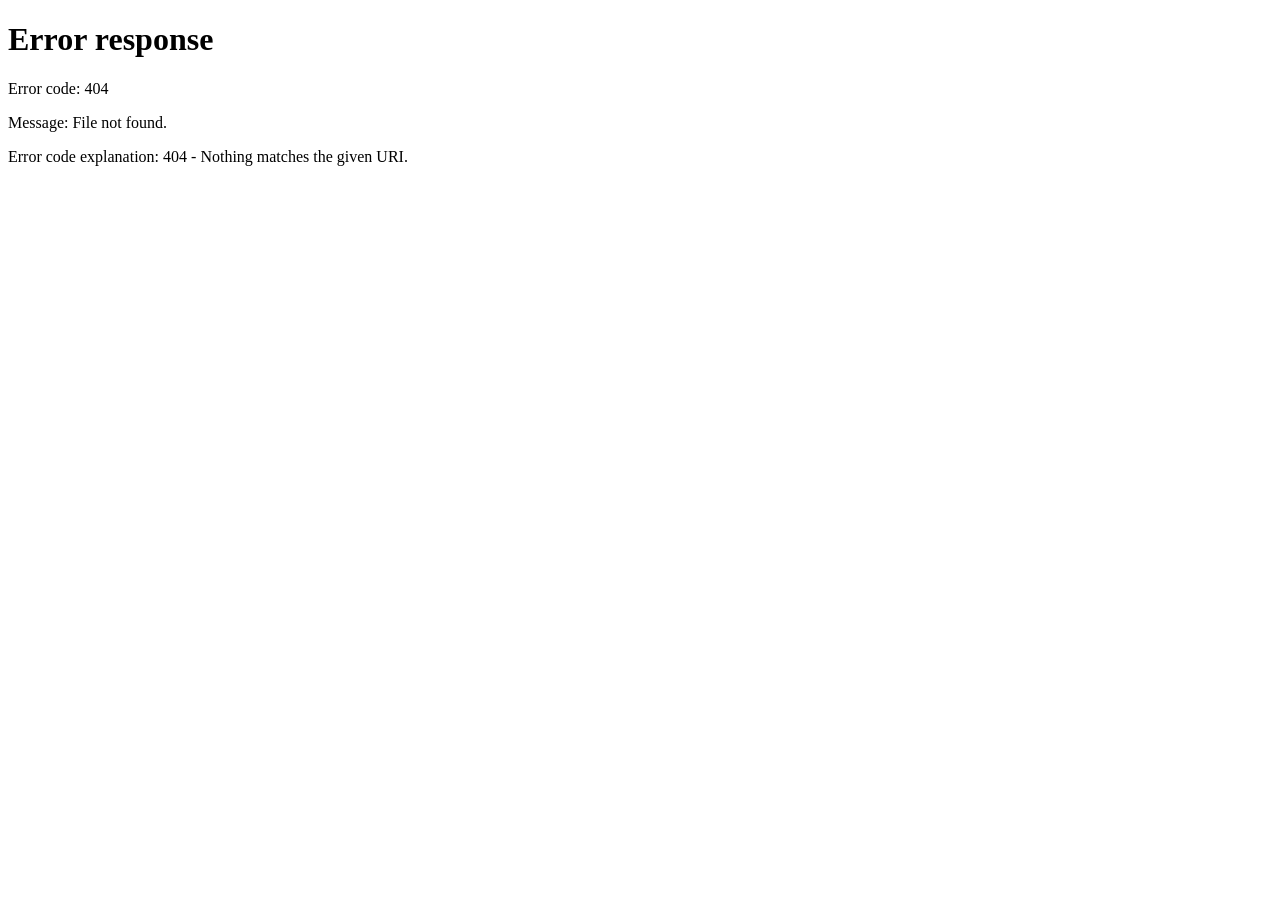
==== docs/index.html @ 06aa6eb1 "[kalavai] add docs/ for Cloudflare Pages deployment docs/index.html         → redirects to /kalavai/" ====
<!DOCTYPE html>
<html lang="en">
<head>
  <meta charset="utf-8">
  <meta http-equiv="refresh" content="0; url=/kalavai/">
  <title>Murai Labs</title>
</head>
<body>
  <p>Redirecting to <a href="/kalavai/">KALAVAI</a>…</p>
</body>
</html>
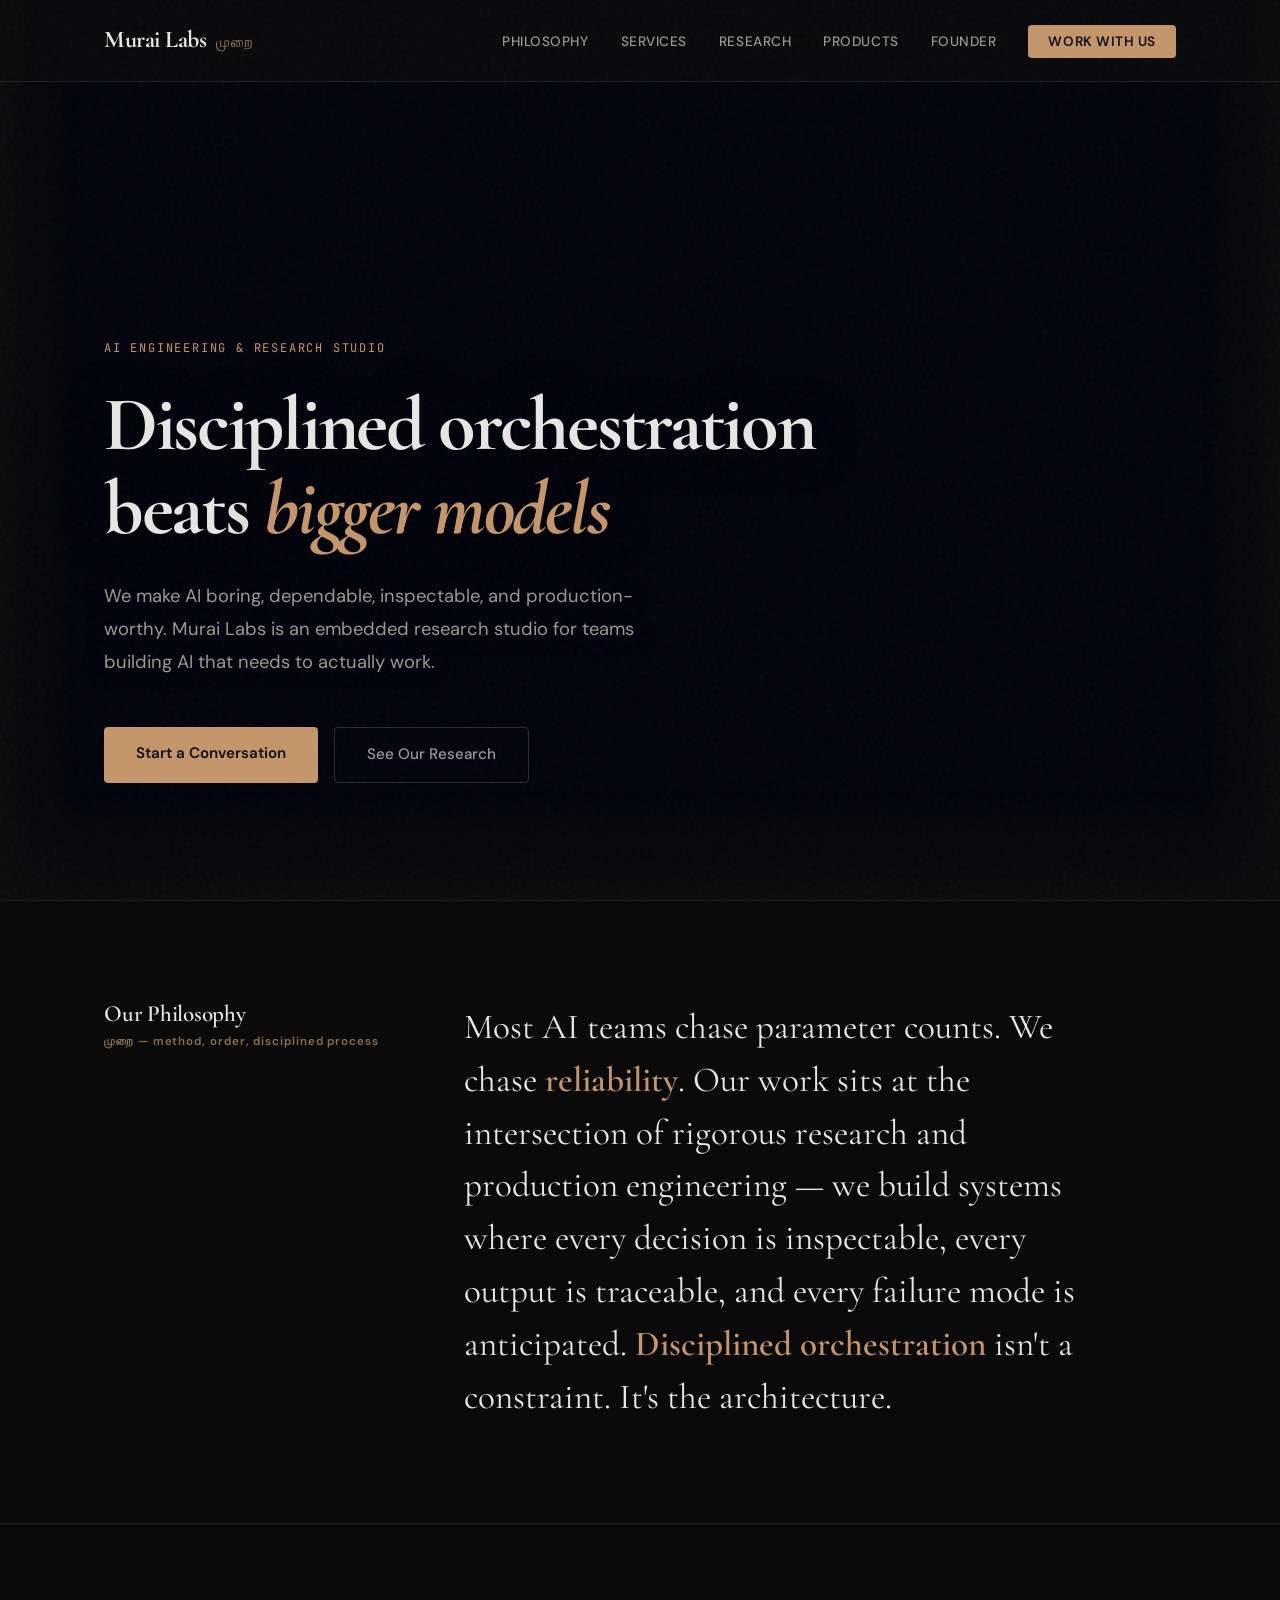
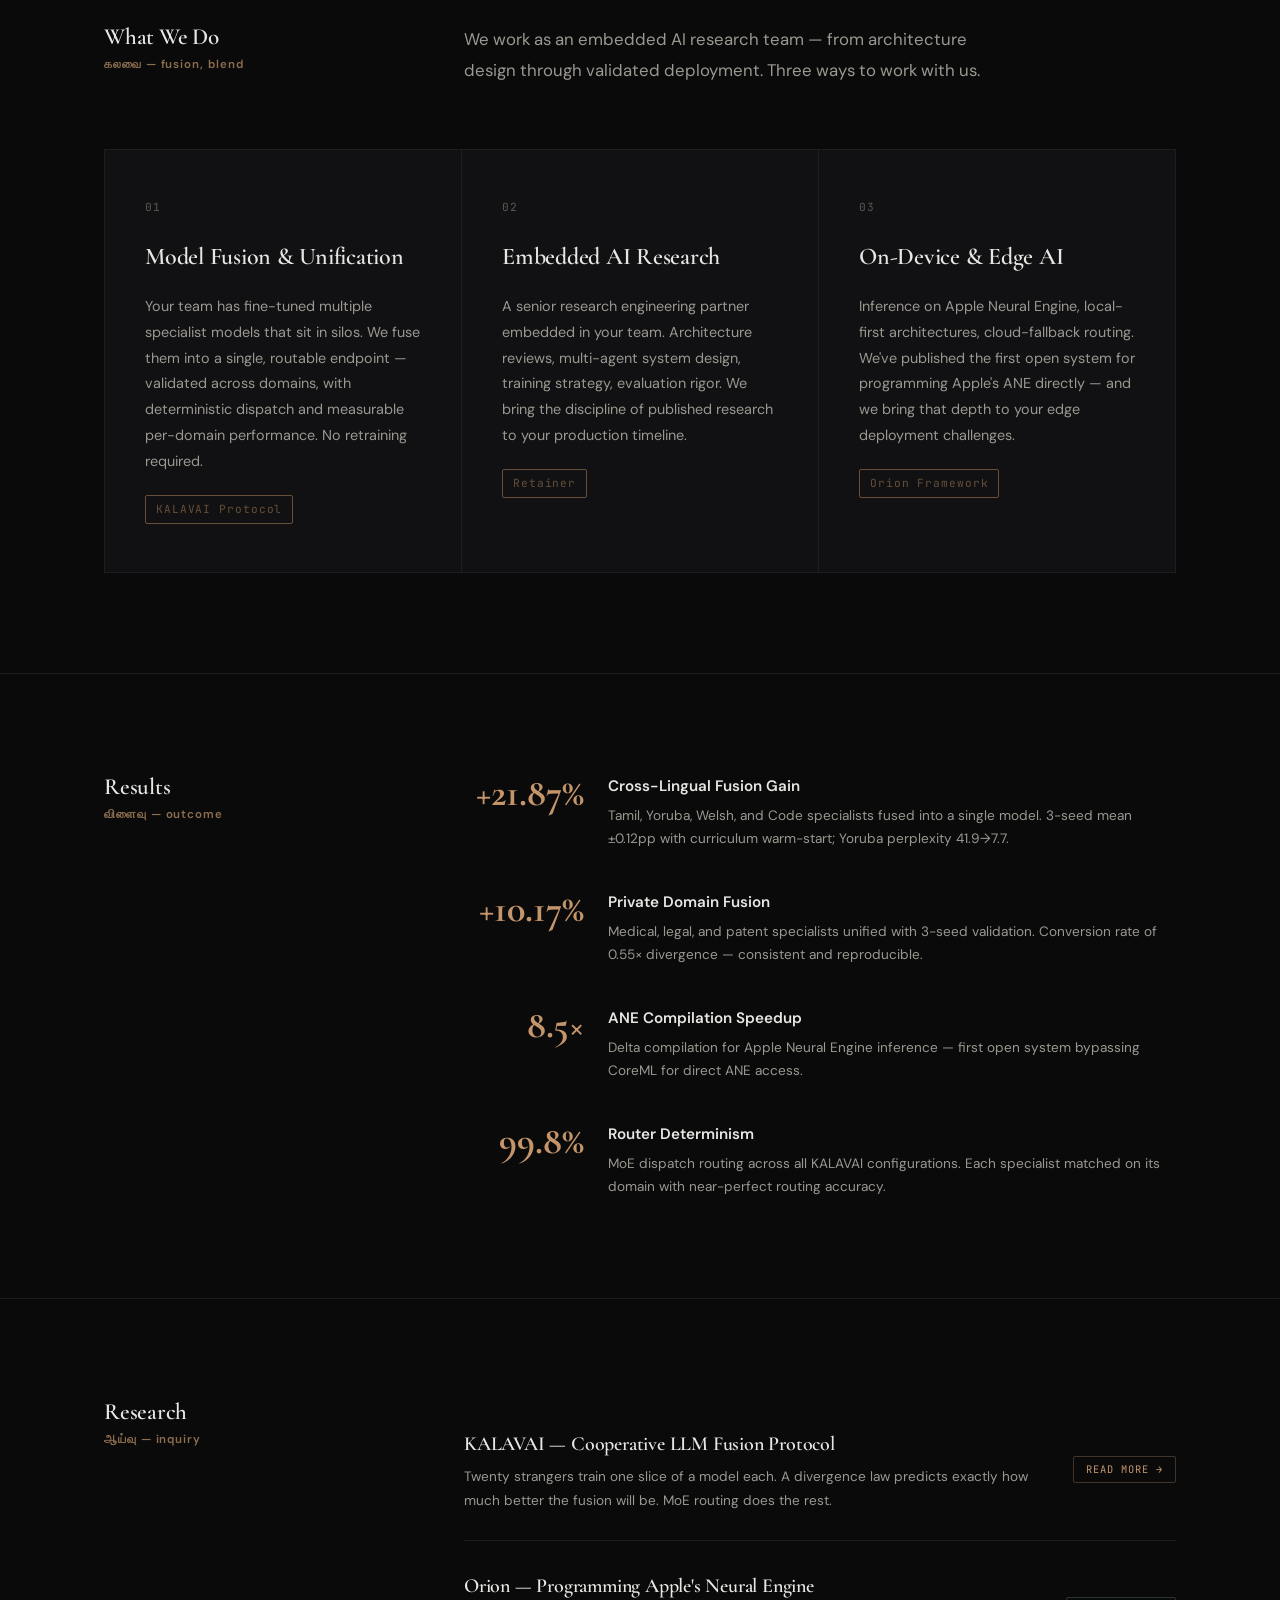
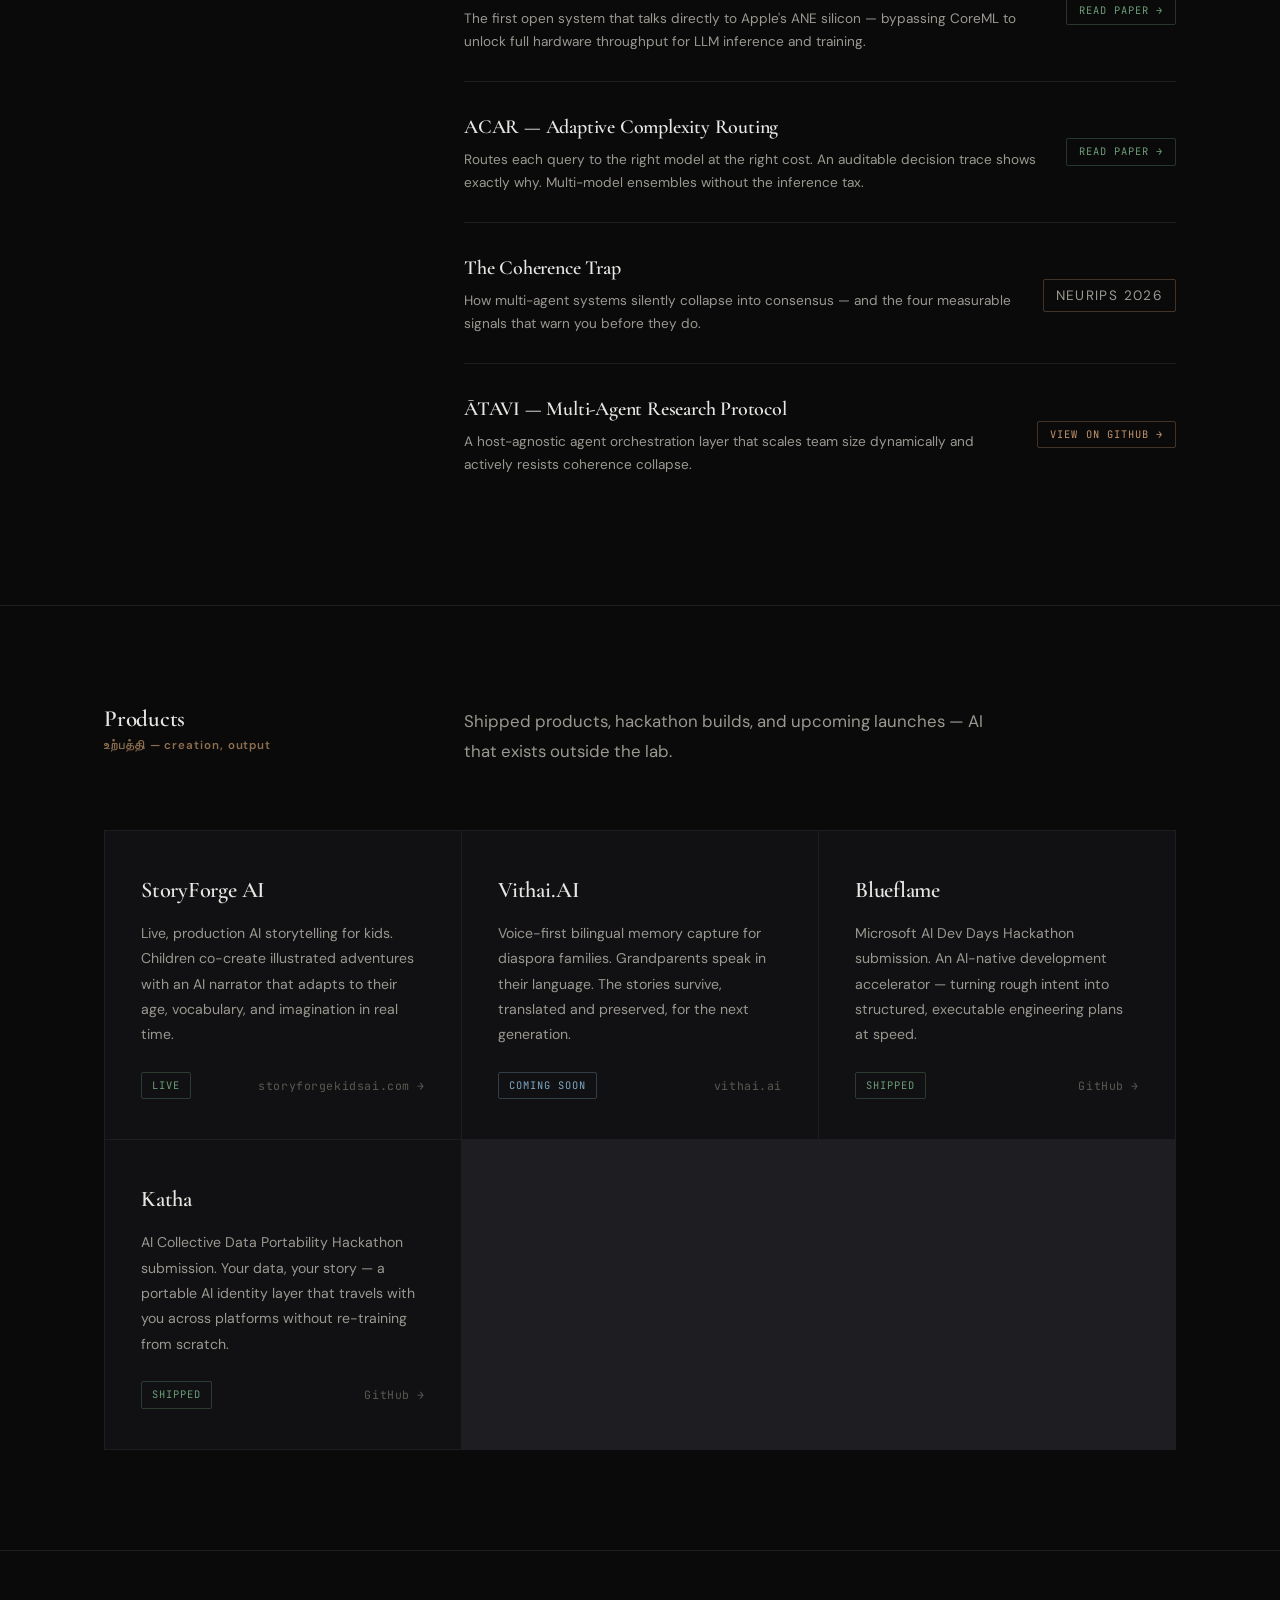
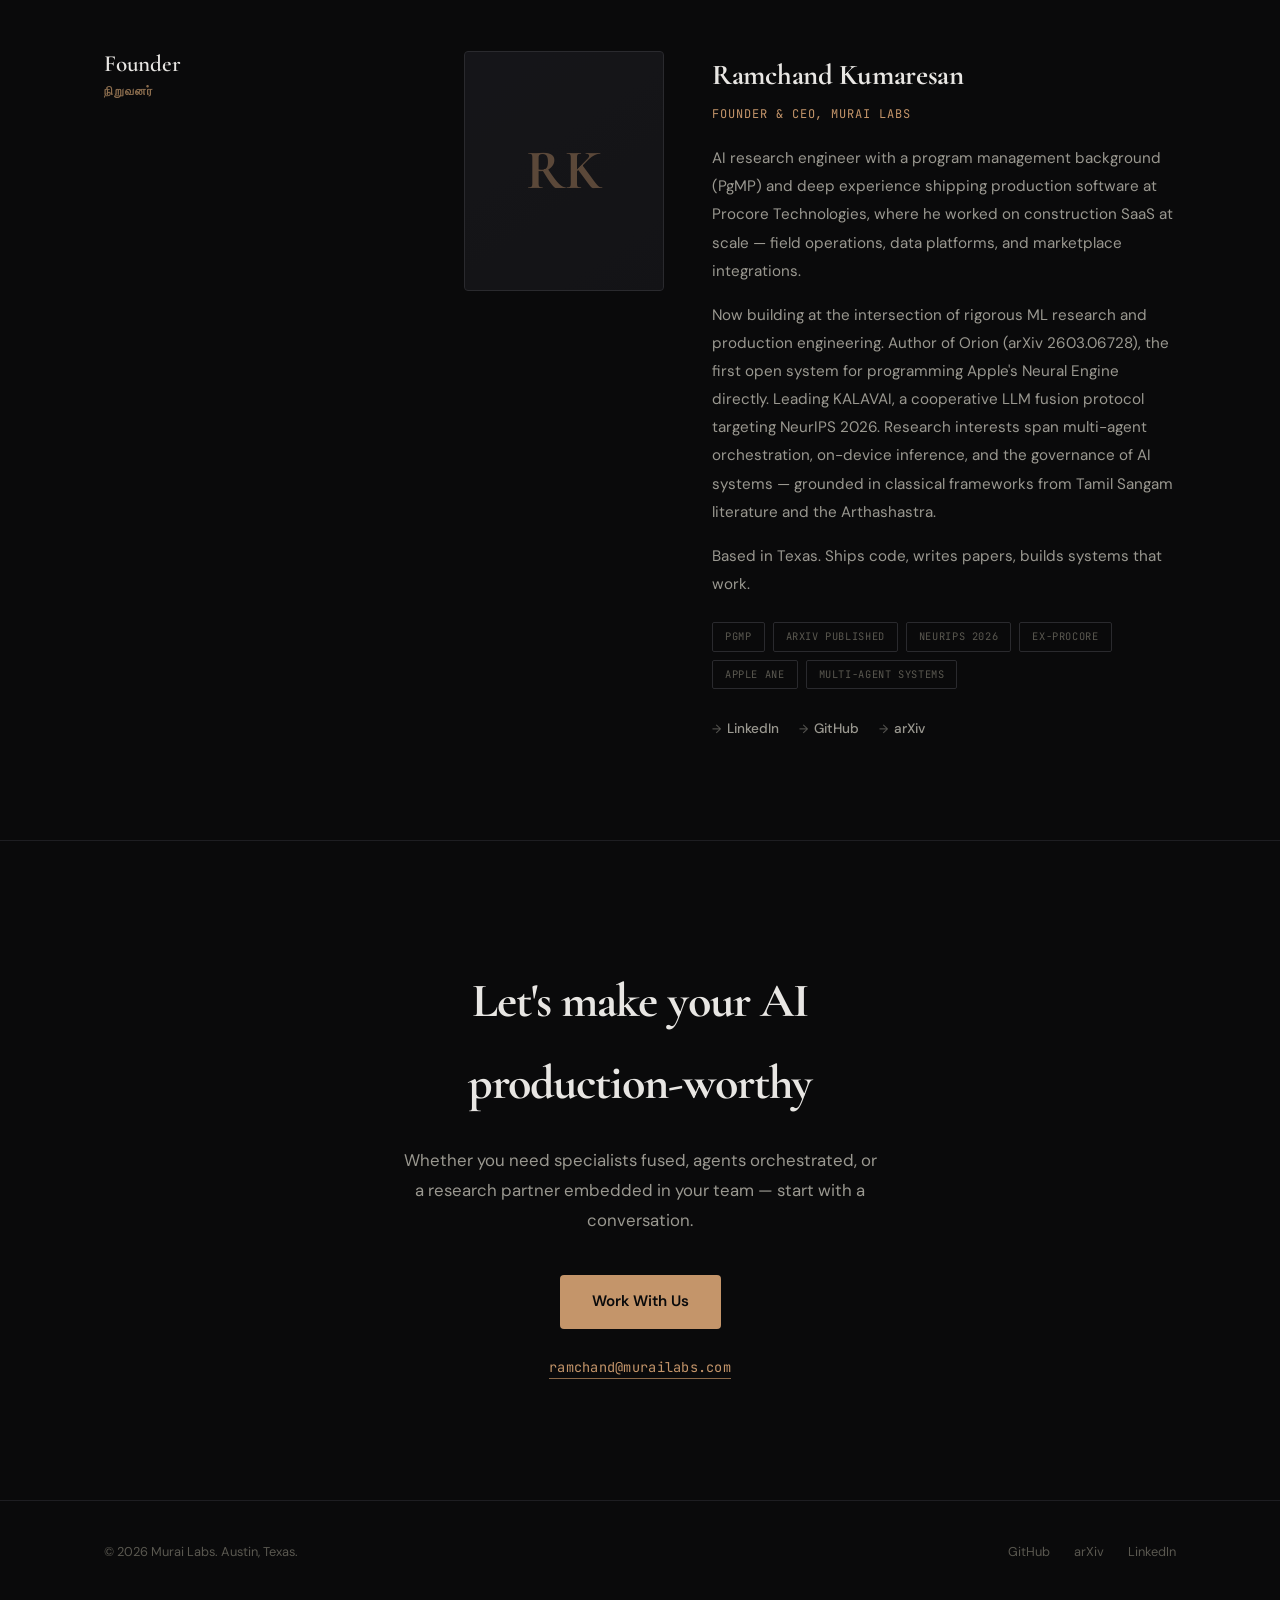
==== commit 8c3d2f8c: "website: update to FE-03 results and curriculum cross-lingual numbers - Hero stat: +21.76% → +21.87%" ====
--- a/docs/index.html
+++ b/docs/index.html
@@ -1,11 +1,1122 @@
 <!DOCTYPE html>
 <html lang="en">
 <head>
-  <meta charset="utf-8">
-  <meta http-equiv="refresh" content="0; url=/kalavai/">
-  <title>Murai Labs</title>
+<meta charset="UTF-8">
+<meta name="viewport" content="width=device-width, initial-scale=1.0">
+<title>Murai Labs — Disciplined AI Engineering</title>
+<link href="https://fonts.googleapis.com/css2?family=Cormorant+Garamond:ital,wght@0,400;0,600;0,700;1,400&family=JetBrains+Mono:wght@400;500&family=DM+Sans:wght@400;500;600&display=swap" rel="stylesheet">
+<style>
+  :root {
+    --bg-primary: #0a0a0b;
+    --bg-secondary: #111113;
+    --bg-card: #16161a;
+    --bg-card-hover: #1c1c21;
+    --text-primary: #e8e6e3;
+    --text-secondary: #9a9890;
+    --text-dim: #5a5850;
+    --accent: #c4956a;
+    --accent-dim: #8a6848;
+    --accent-glow: rgba(196, 149, 106, 0.08);
+    --border: #2a2a2e;
+    --border-light: #1e1e22;
+    --tamil-gold: #d4a574;
+    --success: #6b9e78;
+  }
+
+  * { margin: 0; padding: 0; box-sizing: border-box; }
+
+  body {
+    background: var(--bg-primary);
+    color: var(--text-primary);
+    font-family: 'DM Sans', sans-serif;
+    line-height: 1.7;
+    overflow-x: hidden;
+    -webkit-font-smoothing: antialiased;
+  }
+
+  body::before {
+    content: '';
+    position: fixed;
+    inset: 0;
+    background-image: url("data:image/svg+xml,%3Csvg viewBox='0 0 256 256' xmlns='http://www.w3.org/2000/svg'%3E%3Cfilter id='n'%3E%3CfeTurbulence type='fractalNoise' baseFrequency='0.9' numOctaves='4' stitchTiles='stitch'/%3E%3C/filter%3E%3Crect width='100%25' height='100%25' filter='url(%23n)' opacity='0.04'/%3E%3C/svg%3E");
+    pointer-events: none;
+    z-index: 9999;
+  }
+
+  .container { max-width: 1200px; margin: 0 auto; padding: 0 clamp(24px, 5vw, 80px); }
+
+  /* NAV */
+  nav {
+    position: fixed; top: 0; left: 0; right: 0; z-index: 100;
+    padding: 20px 0;
+    background: rgba(10, 10, 11, 0.85);
+    backdrop-filter: blur(20px);
+    border-bottom: 1px solid var(--border-light);
+  }
+  nav .container { display: flex; justify-content: space-between; align-items: center; }
+  .logo { display: flex; align-items: baseline; gap: 10px; text-decoration: none; }
+  .logo-mark { font-family: 'Cormorant Garamond', serif; font-size: 1.5rem; font-weight: 700; color: var(--text-primary); letter-spacing: -0.02em; }
+  .logo-tamil { font-size: 0.95rem; color: var(--accent); opacity: 0.8; letter-spacing: 0.05em; }
+  .nav-links { display: flex; gap: 32px; align-items: center; list-style: none; }
+  .nav-links a { color: var(--text-secondary); text-decoration: none; font-size: 0.85rem; font-weight: 500; letter-spacing: 0.04em; text-transform: uppercase; transition: color 0.3s; }
+  .nav-links a:hover { color: var(--text-primary); }
+  .nav-cta { background: var(--accent) !important; color: var(--bg-primary) !important; padding: 8px 20px; border-radius: 4px; font-weight: 600 !important; transition: opacity 0.3s !important; }
+  .nav-cta:hover { opacity: 0.9; }
+
+  /* HERO */
+  .hero { position: relative; height: 100vh; min-height: 680px; overflow: hidden; padding: 0; }
+  /* Text overlay — sits over the canvas in the lower-centre portion */
+  .hero > .container {
+    position: absolute;
+    bottom: 13%;
+    left: 50%;
+    transform: translateX(-50%);
+    z-index: 10;
+    width: 100%;
+  }
+  .hero-eyebrow { font-family: 'JetBrains Mono', monospace; font-size: 0.75rem; color: var(--accent); letter-spacing: 0.15em; text-transform: uppercase; margin-bottom: 24px; opacity: 0; animation: fadeUp 0.8s ease forwards 0.2s; }
+  .hero h1 { font-family: 'Cormorant Garamond', serif; font-size: clamp(2.8rem, 6vw, 5.2rem); font-weight: 700; line-height: 1.1; letter-spacing: -0.03em; max-width: 800px; opacity: 0; animation: fadeUp 0.8s ease forwards 0.4s; text-shadow: 0 2px 40px rgba(0,0,0,0.8); }
+  .hero h1 em { font-style: italic; color: var(--accent); }
+  .hero-sub { font-size: 1.15rem; color: var(--text-secondary); max-width: 560px; margin-top: 28px; line-height: 1.8; opacity: 0; animation: fadeUp 0.8s ease forwards 0.6s; text-shadow: 0 1px 20px rgba(0,0,0,0.9); }
+  .hero-actions { margin-top: 48px; display: flex; gap: 16px; flex-wrap: wrap; opacity: 0; animation: fadeUp 0.8s ease forwards 0.8s; }
+  .btn-primary { background: var(--accent); color: var(--bg-primary); padding: 14px 32px; border: none; border-radius: 4px; font-family: 'DM Sans', sans-serif; font-size: 0.95rem; font-weight: 600; cursor: pointer; text-decoration: none; transition: all 0.3s; }
+  .btn-primary:hover { opacity: 0.9; transform: translateY(-1px); }
+  .btn-secondary { background: transparent; color: var(--text-secondary); padding: 14px 32px; border: 1px solid var(--border); border-radius: 4px; font-family: 'DM Sans', sans-serif; font-size: 0.95rem; font-weight: 500; cursor: pointer; text-decoration: none; transition: all 0.3s; }
+  .btn-secondary:hover { border-color: var(--text-dim); color: var(--text-primary); }
+
+  /* CANVAS — fills the entire hero section */
+  .hero-canvas-wrapper {
+    position: absolute;
+    inset: 0;
+    overflow: hidden;
+    background: #02020c;
+  }
+  #hero-canvas { display: block; width: 100%; height: 100%; }
+
+  /* Gradient mask — fades only on sides and bottom into the page */
+  .hero-canvas-wrapper::after {
+    content: '';
+    position: absolute;
+    inset: 0;
+    pointer-events: none;
+    z-index: 2;
+    background:
+      linear-gradient(to bottom, transparent 0%, transparent 88%, #0a0a0b 100%),
+      linear-gradient(to right,  #0a0a0b 0%, transparent 6%,  transparent 94%, #0a0a0b 100%);
+  }
+
+  /* PHILOSOPHY */
+  .philosophy { padding: 100px 0; border-top: 1px solid var(--border-light); }
+  .philosophy-grid { display: grid; grid-template-columns: 280px 1fr; gap: 80px; align-items: start; }
+  .section-label { font-family: 'Cormorant Garamond', serif; font-size: 1.45rem; font-weight: 600; color: var(--text-primary); letter-spacing: -0.01em; text-transform: none; position: sticky; top: 100px; line-height: 1.2; }
+  .section-label .tamil { display: block; font-family: 'DM Sans', sans-serif; font-size: 0.72rem; color: var(--tamil-gold); letter-spacing: 0.08em; text-transform: none; margin-top: 6px; opacity: 0.65; }
+  .philosophy-statement { font-family: 'Cormorant Garamond', serif; font-size: clamp(1.6rem, 3vw, 2.2rem); line-height: 1.5; color: var(--text-primary); max-width: 640px; }
+  .philosophy-statement strong { color: var(--accent); font-weight: 600; }
+
+  /* SERVICES */
+  .services { padding: 100px 0; border-top: 1px solid var(--border-light); }
+  .services-header { display: grid; grid-template-columns: 280px 1fr; gap: 80px; margin-bottom: 64px; }
+  .services-intro { color: var(--text-secondary); font-size: 1.05rem; max-width: 520px; line-height: 1.8; }
+  .services-grid { display: grid; grid-template-columns: repeat(auto-fit, minmax(320px, 1fr)); gap: 1px; background: var(--border-light); border: 1px solid var(--border-light); }
+  .service-card { background: var(--bg-secondary); padding: 48px 40px; transition: background 0.4s; position: relative; }
+  .service-card:hover { background: var(--bg-card); }
+  .service-card::before { content: ''; position: absolute; top: 0; left: 0; width: 0; height: 2px; background: var(--accent); transition: width 0.5s ease; }
+  .service-card:hover::before { width: 100%; }
+  .service-number { font-family: 'JetBrains Mono', monospace; font-size: 0.7rem; color: var(--text-dim); letter-spacing: 0.1em; margin-bottom: 20px; }
+  .service-card h3 { font-family: 'Cormorant Garamond', serif; font-size: 1.5rem; font-weight: 600; margin-bottom: 16px; letter-spacing: -0.01em; }
+  .service-card p { color: var(--text-secondary); font-size: 0.9rem; line-height: 1.8; }
+  .service-tag { display: inline-block; margin-top: 20px; font-family: 'JetBrains Mono', monospace; font-size: 0.7rem; color: var(--accent-dim); letter-spacing: 0.08em; padding: 4px 10px; border: 1px solid var(--accent-dim); border-radius: 2px; opacity: 0.7; }
+
+  /* PROOF */
+  .proof { padding: 100px 0; border-top: 1px solid var(--border-light); }
+  .proof-grid { display: grid; grid-template-columns: 280px 1fr; gap: 80px; }
+  .proof-items { display: grid; gap: 40px; }
+  .proof-item { display: grid; grid-template-columns: auto 1fr; gap: 24px; align-items: start; }
+  .proof-metric { font-family: 'Cormorant Garamond', serif; font-size: 2.4rem; font-weight: 700; color: var(--accent); line-height: 1; min-width: 120px; text-align: right; }
+  .proof-desc h4 { font-size: 0.95rem; font-weight: 600; margin-bottom: 4px; }
+  .proof-desc p { color: var(--text-secondary); font-size: 0.85rem; line-height: 1.7; }
+
+  /* RESEARCH */
+  .research { padding: 100px 0; border-top: 1px solid var(--border-light); }
+  .research-grid { display: grid; grid-template-columns: 280px 1fr; gap: 80px; }
+  .research-list { display: grid; gap: 1px; background: var(--border-light); }
+  .research-item { background: var(--bg-primary); padding: 28px 0; display: grid; grid-template-columns: 1fr auto; gap: 20px; align-items: center; transition: padding-left 0.3s; }
+  .research-item:hover { padding-left: 12px; }
+  .research-item h4 { font-family: 'Cormorant Garamond', serif; font-size: 1.25rem; font-weight: 600; letter-spacing: -0.01em; }
+  .research-item span { color: var(--text-secondary); font-size: 0.85rem; display: block; margin-top: 4px; font-family: 'DM Sans', sans-serif; }
+  .research-status { font-family: 'JetBrains Mono', monospace; font-size: 0.65rem; letter-spacing: 0.1em; text-transform: uppercase; padding: 4px 12px; border-radius: 2px; white-space: nowrap; }
+  .status-published { color: var(--success); border: 1px solid rgba(107,158,120,0.3); }
+  .status-progress  { color: var(--accent);  border: 1px solid rgba(196,149,106,0.3); }
+  .status-live      { color: #7ea8c4;        border: 1px solid rgba(126,168,196,0.3); }
+
+  /* PRODUCTS */
+  .products { padding: 100px 0; border-top: 1px solid var(--border-light); }
+  .products-header { display: grid; grid-template-columns: 280px 1fr; gap: 80px; margin-bottom: 64px; }
+  .products-intro { color: var(--text-secondary); font-size: 1.05rem; max-width: 520px; line-height: 1.8; }
+  .products-grid { display: grid; grid-template-columns: repeat(auto-fit, minmax(280px, 1fr)); gap: 1px; background: var(--border-light); border: 1px solid var(--border-light); }
+  .product-card { background: var(--bg-secondary); padding: 40px 36px; transition: background 0.4s; position: relative; display: flex; flex-direction: column; justify-content: space-between; gap: 24px; }
+  .product-card:hover { background: var(--bg-card); }
+  .product-card::before { content: ''; position: absolute; top: 0; left: 0; width: 0; height: 2px; background: var(--accent); transition: width 0.5s ease; }
+  .product-card:hover::before { width: 100%; }
+  .product-card-top { display: flex; flex-direction: column; gap: 12px; }
+  .product-card h3 { font-family: 'Cormorant Garamond', serif; font-size: 1.4rem; font-weight: 600; letter-spacing: -0.01em; }
+  .product-card p { color: var(--text-secondary); font-size: 0.88rem; line-height: 1.8; }
+  .product-card-footer { display: flex; justify-content: space-between; align-items: center; }
+  .product-tag { font-family: 'JetBrains Mono', monospace; font-size: 0.65rem; letter-spacing: 0.1em; text-transform: uppercase; padding: 4px 10px; border-radius: 2px; white-space: nowrap; }
+  .tag-live    { color: var(--success); border: 1px solid rgba(107,158,120,0.3); }
+  .tag-soon    { color: #7ea8c4;        border: 1px solid rgba(126,168,196,0.3); }
+  .tag-hackathon { color: var(--accent-dim); border: 1px solid rgba(196,149,106,0.2); }
+  .tag-shipped  { color: var(--success); border: 1px solid rgba(107,158,120,0.3); }
+  .product-link { font-family: 'JetBrains Mono', monospace; font-size: 0.72rem; color: var(--text-dim); text-decoration: none; letter-spacing: 0.05em; transition: color 0.3s; }
+  .product-link:hover { color: var(--accent); }
+
+  /* FOUNDER */
+  .founder { padding: 100px 0; border-top: 1px solid var(--border-light); }
+  .founder-grid { display: grid; grid-template-columns: 280px 1fr; gap: 80px; }
+  .founder-content { display: grid; grid-template-columns: 200px 1fr; gap: 48px; align-items: start; }
+  .founder-photo { width: 200px; height: 240px; background: var(--bg-card); border: 1px solid var(--border); border-radius: 4px; overflow: hidden; }
+  .founder-photo-placeholder { width: 100%; height: 100%; display: flex; align-items: center; justify-content: center; font-family: 'Cormorant Garamond', serif; font-size: 3.5rem; font-weight: 700; color: var(--accent); opacity: 0.4; background: linear-gradient(145deg, var(--bg-card), var(--bg-secondary)); }
+  .founder-bio h3 { font-family: 'Cormorant Garamond', serif; font-size: 1.8rem; font-weight: 700; letter-spacing: -0.01em; margin-bottom: 4px; }
+  .founder-title { font-family: 'JetBrains Mono', monospace; font-size: 0.75rem; color: var(--accent); letter-spacing: 0.08em; text-transform: uppercase; margin-bottom: 20px; }
+  .founder-bio p { color: var(--text-secondary); font-size: 0.95rem; line-height: 1.85; margin-bottom: 16px; }
+  .founder-credentials { display: flex; flex-wrap: wrap; gap: 8px; margin-top: 24px; }
+  .credential-tag { font-family: 'JetBrains Mono', monospace; font-size: 0.65rem; color: var(--text-dim); letter-spacing: 0.06em; padding: 5px 12px; border: 1px solid var(--border); border-radius: 2px; text-transform: uppercase; }
+  .founder-links { display: flex; gap: 20px; margin-top: 28px; }
+  .founder-links a { color: var(--text-secondary); text-decoration: none; font-size: 0.85rem; font-weight: 500; transition: color 0.3s; display: flex; align-items: center; gap: 6px; }
+  .founder-links a:hover { color: var(--accent); }
+  .founder-links a::before { content: '→'; font-size: 0.75rem; opacity: 0.5; }
+
+  /* CTA */
+  .cta { padding: 120px 0; border-top: 1px solid var(--border-light); text-align: center; }
+  .cta h2 { font-family: 'Cormorant Garamond', serif; font-size: clamp(2rem, 4vw, 3rem); font-weight: 700; letter-spacing: -0.02em; max-width: 600px; margin: 0 auto 20px; }
+  .cta p { color: var(--text-secondary); font-size: 1.05rem; max-width: 480px; margin: 0 auto 40px; line-height: 1.8; }
+  .cta-email { font-family: 'JetBrains Mono', monospace; font-size: 0.85rem; color: var(--accent); text-decoration: none; letter-spacing: 0.02em; border-bottom: 1px solid var(--accent-dim); padding-bottom: 2px; transition: opacity 0.3s; }
+  .cta-email:hover { opacity: 0.8; }
+
+  /* FOOTER */
+  footer { padding: 40px 0; border-top: 1px solid var(--border-light); }
+  footer .container { display: flex; justify-content: space-between; align-items: center; flex-wrap: wrap; gap: 16px; }
+  .footer-left { font-size: 0.8rem; color: var(--text-dim); }
+  .footer-links { display: flex; gap: 24px; }
+  .footer-links a { color: var(--text-dim); text-decoration: none; font-size: 0.8rem; transition: color 0.3s; }
+  .footer-links a:hover { color: var(--text-secondary); }
+
+  /* HAMBURGER */
+  .nav-hamburger {
+    display: none; flex-direction: column; justify-content: center; gap: 5px;
+    cursor: pointer; padding: 6px; background: none; border: none; z-index: 101;
+  }
+  .nav-hamburger span {
+    display: block; width: 22px; height: 2px;
+    background: var(--text-secondary); border-radius: 2px; transition: all 0.3s;
+  }
+  .nav-hamburger.open span:nth-child(1) { transform: translateY(7px) rotate(45deg); }
+  .nav-hamburger.open span:nth-child(2) { opacity: 0; }
+  .nav-hamburger.open span:nth-child(3) { transform: translateY(-7px) rotate(-45deg); }
+
+  .nav-mobile {
+    display: none; position: fixed; top: 61px; left: 0; right: 0; z-index: 99;
+    background: rgba(10,10,11,0.97); backdrop-filter: blur(20px);
+    border-bottom: 1px solid var(--border-light); padding: 28px 24px;
+  }
+  .nav-mobile.open { display: block; }
+  .nav-mobile ul { list-style: none; display: flex; flex-direction: column; gap: 22px; }
+  .nav-mobile ul a { color: var(--text-secondary); text-decoration: none; font-size: 1rem; font-weight: 500; letter-spacing: 0.05em; text-transform: uppercase; transition: color 0.3s; }
+  .nav-mobile ul a:hover { color: var(--text-primary); }
+  .nav-mobile .nav-cta { color: var(--accent) !important; }
+
+  @keyframes fadeUp { from { opacity: 0; transform: translateY(20px); } to { opacity: 1; transform: translateY(0); } }
+  .reveal { opacity: 0; transform: translateY(24px); transition: opacity 0.7s ease, transform 0.7s ease; }
+  .reveal.visible { opacity: 1; transform: translateY(0); }
+
+  @media (max-width: 900px) {
+    .philosophy-grid, .services-header, .proof-grid, .research-grid, .products-header { grid-template-columns: 1fr; gap: 32px; }
+    .section-label { position: static; }
+    .services-grid { grid-template-columns: 1fr; }
+    .proof-item { grid-template-columns: 1fr; gap: 8px; }
+    .proof-metric { text-align: left; }
+    .founder-grid, .founder-content { grid-template-columns: 1fr; gap: 24px; }
+    .founder-photo { width: 160px; height: 192px; }
+    .nav-links { display: none; }
+    .nav-hamburger { display: flex; }
+    .hero { min-height: 560px; }
+    .hero > .container { bottom: 10%; }
+    .hero-sub { font-size: 1rem; }
+    .philosophy { padding: 72px 0; }
+    .services { padding: 72px 0; }
+    .service-card { padding: 36px 28px; }
+    .cta { padding: 88px 0; }
+  }
+
+  @media (max-width: 480px) {
+    .hero { min-height: 100svh; }
+    .hero > .container { bottom: 7%; }
+    .hero h1 { font-size: clamp(1.7rem, 9vw, 2.8rem); }
+    .hero-sub { font-size: 0.92rem; margin-top: 14px; max-width: 100%; }
+    .hero-actions { margin-top: 24px; gap: 10px; }
+    .btn-primary, .btn-secondary { padding: 12px 22px; font-size: 0.88rem; }
+    .philosophy { padding: 56px 0; }
+    .services { padding: 56px 0; }
+    .service-card { padding: 28px 20px; }
+    .proof-metric { font-size: 1.9rem; }
+    .founder-bio h3 { font-size: 1.5rem; }
+    .cta { padding: 72px 0; }
+    .cta h2 { font-size: clamp(1.5rem, 8vw, 2.2rem); }
+    .footer-links { gap: 16px; }
+  }
+</style>
 </head>
 <body>
-  <p>Redirecting to <a href="/kalavai/">KALAVAI</a>…</p>
+
+<nav>
+  <div class="container">
+    <a href="#" class="logo">
+      <span class="logo-mark">Murai Labs</span>
+      <span class="logo-tamil">முறை</span>
+    </a>
+    <ul class="nav-links">
+      <li><a href="#philosophy">Philosophy</a></li>
+      <li><a href="#services">Services</a></li>
+      <li><a href="#research">Research</a></li>
+      <li><a href="#products">Products</a></li>
+      <li><a href="#founder">Founder</a></li>
+      <li><a href="mailto:ramchand@murailabs.com" class="nav-cta">Work With Us</a></li>
+    </ul>
+    <button class="nav-hamburger" id="hamburger" aria-label="Toggle menu" aria-expanded="false">
+      <span></span><span></span><span></span>
+    </button>
+  </div>
+</nav>
+<div class="nav-mobile" id="nav-mobile" aria-hidden="true">
+  <ul>
+    <li><a href="#philosophy">Philosophy</a></li>
+    <li><a href="#services">Services</a></li>
+    <li><a href="#research">Research</a></li>
+    <li><a href="#products">Products</a></li>
+    <li><a href="#founder">Founder</a></li>
+    <li><a href="mailto:ramchand@murailabs.com" class="nav-cta">Work With Us</a></li>
+  </ul>
+</div>
+
+<section class="hero">
+  <div class="hero-canvas-wrapper">
+    <canvas id="hero-canvas"></canvas>
+  </div>
+  <div class="container">
+    <div class="hero-eyebrow">AI Engineering &amp; Research Studio</div>
+    <h1>Disciplined orchestration<br>beats <em>bigger models</em></h1>
+    <p class="hero-sub">We make AI boring, dependable, inspectable, and production-worthy. Murai Labs is an embedded research studio for teams building AI that needs to actually work.</p>
+    <div class="hero-actions">
+      <a href="mailto:ramchand@murailabs.com" class="btn-primary">Start a Conversation</a>
+      <a href="#research" class="btn-secondary">See Our Research</a>
+    </div>
+  </div>
+</section>
+
+<section class="philosophy" id="philosophy">
+  <div class="container">
+    <div class="philosophy-grid reveal">
+      <div class="section-label">Our Philosophy<span class="tamil">முறை — method, order, disciplined process</span></div>
+      <div class="philosophy-statement">
+        Most AI teams chase parameter counts. We chase <strong>reliability</strong>. Our work sits at the intersection of rigorous research and production engineering — we build systems where every decision is inspectable, every output is traceable, and every failure mode is anticipated. <strong>Disciplined orchestration</strong> isn't a constraint. It's the architecture.
+      </div>
+    </div>
+  </div>
+</section>
+
+<section class="services" id="services">
+  <div class="container">
+    <div class="services-header reveal">
+      <div class="section-label">What We Do<span class="tamil">கலவை — fusion, blend</span></div>
+      <div class="services-intro">We work as an embedded AI research team — from architecture design through validated deployment. Three ways to work with us.</div>
+    </div>
+    <div class="services-grid reveal">
+      <div class="service-card">
+        <div class="service-number">01</div>
+        <h3>Model Fusion &amp; Unification</h3>
+        <p>Your team has fine-tuned multiple specialist models that sit in silos. We fuse them into a single, routable endpoint — validated across domains, with deterministic dispatch and measurable per-domain performance. No retraining required.</p>
+        <span class="service-tag">KALAVAI Protocol</span>
+      </div>
+      <div class="service-card">
+        <div class="service-number">02</div>
+        <h3>Embedded AI Research</h3>
+        <p>A senior research engineering partner embedded in your team. Architecture reviews, multi-agent system design, training strategy, evaluation rigor. We bring the discipline of published research to your production timeline.</p>
+        <span class="service-tag">Retainer</span>
+      </div>
+      <div class="service-card">
+        <div class="service-number">03</div>
+        <h3>On-Device &amp; Edge AI</h3>
+        <p>Inference on Apple Neural Engine, local-first architectures, cloud-fallback routing. We've published the first open system for programming Apple's ANE directly — and we bring that depth to your edge deployment challenges.</p>
+        <span class="service-tag">Orion Framework</span>
+      </div>
+    </div>
+  </div>
+</section>
+
+<section class="proof" id="proof">
+  <div class="container">
+    <div class="proof-grid reveal">
+      <div class="section-label">Results<span class="tamil">விளைவு — outcome</span></div>
+      <div class="proof-items">
+        <div class="proof-item">
+          <div class="proof-metric">+21.87%</div>
+          <div class="proof-desc"><h4>Cross-Lingual Fusion Gain</h4><p>Tamil, Yoruba, Welsh, and Code specialists fused into a single model. 3-seed mean ±0.12pp with curriculum warm-start; Yoruba perplexity 41.9→7.7.</p></div>
+        </div>
+        <div class="proof-item">
+          <div class="proof-metric">+10.17%</div>
+          <div class="proof-desc"><h4>Private Domain Fusion</h4><p>Medical, legal, and patent specialists unified with 3-seed validation. Conversion rate of 0.55× divergence — consistent and reproducible.</p></div>
+        </div>
+        <div class="proof-item">
+          <div class="proof-metric">8.5×</div>
+          <div class="proof-desc"><h4>ANE Compilation Speedup</h4><p>Delta compilation for Apple Neural Engine inference — first open system bypassing CoreML for direct ANE access.</p></div>
+        </div>
+        <div class="proof-item">
+          <div class="proof-metric">99.8%</div>
+          <div class="proof-desc"><h4>Router Determinism</h4><p>MoE dispatch routing across all KALAVAI configurations. Each specialist matched on its domain with near-perfect routing accuracy.</p></div>
+        </div>
+      </div>
+    </div>
+  </div>
+</section>
+
+<section class="research" id="research">
+  <div class="container">
+    <div class="research-grid reveal">
+      <div class="section-label">Research<span class="tamil">ஆய்வு — inquiry</span></div>
+      <div class="research-list">
+        <div class="research-item">
+          <div><h4>KALAVAI — Cooperative LLM Fusion Protocol</h4><span>Twenty strangers train one slice of a model each. A divergence law predicts exactly how much better the fusion will be. MoE routing does the rest.</span></div>
+          <a href="/kalavai/" class="research-status status-progress" style="text-decoration:none;">Read More →</a>
+        </div>
+        <div class="research-item">
+          <div><h4>Orion — Programming Apple's Neural Engine</h4><span>The first open system that talks directly to Apple's ANE silicon — bypassing CoreML to unlock full hardware throughput for LLM inference and training.</span></div>
+          <a href="https://arxiv.org/abs/2603.06728" target="_blank" class="research-status status-published" style="text-decoration:none;">Read Paper →</a>
+        </div>
+        <div class="research-item">
+          <div><h4>ACAR — Adaptive Complexity Routing</h4><span>Routes each query to the right model at the right cost. An auditable decision trace shows exactly why. Multi-model ensembles without the inference tax.</span></div>
+          <a href="https://arxiv.org/abs/2602.21231" target="_blank" class="research-status status-published" style="text-decoration:none;">Read Paper →</a>
+        </div>
+        <div class="research-item">
+          <div><h4>The Coherence Trap</h4><span>How multi-agent systems silently collapse into consensus — and the four measurable signals that warn you before they do.</span></div>
+          <span class="research-status status-progress">NeurIPS 2026</span>
+        </div>
+        <div class="research-item">
+          <div><h4>ĀTAVI — Multi-Agent Research Protocol</h4><span>A host-agnostic agent orchestration layer that scales team size dynamically and actively resists coherence collapse.</span></div>
+          <a href="https://github.com/mechramc/Atavi" target="_blank" class="research-status status-progress" style="text-decoration:none;">View on GitHub →</a>
+        </div>
+      </div>
+    </div>
+  </div>
+</section>
+
+<section class="products" id="products">
+  <div class="container">
+    <div class="products-header reveal">
+      <div class="section-label">Products<span class="tamil">உற்பத்தி — creation, output</span></div>
+      <div class="products-intro">Shipped products, hackathon builds, and upcoming launches — AI that exists outside the lab.</div>
+    </div>
+    <div class="products-grid reveal">
+      <div class="product-card">
+        <div class="product-card-top">
+          <h3>StoryForge AI</h3>
+          <p>Live, production AI storytelling for kids. Children co-create illustrated adventures with an AI narrator that adapts to their age, vocabulary, and imagination in real time.</p>
+        </div>
+        <div class="product-card-footer">
+          <span class="product-tag tag-live">Live</span>
+          <a href="https://storyforgekidsai.com" target="_blank" class="product-link">storyforgekidsai.com →</a>
+        </div>
+      </div>
+      <div class="product-card">
+        <div class="product-card-top">
+          <h3>Vithai.AI</h3>
+          <p>Voice-first bilingual memory capture for diaspora families. Grandparents speak in their language. The stories survive, translated and preserved, for the next generation.</p>
+        </div>
+        <div class="product-card-footer">
+          <span class="product-tag tag-soon">Coming Soon</span>
+          <span class="product-link">vithai.ai</span>
+        </div>
+      </div>
+      <div class="product-card">
+        <div class="product-card-top">
+          <h3>Blueflame</h3>
+          <p>Microsoft AI Dev Days Hackathon submission. An AI-native development accelerator — turning rough intent into structured, executable engineering plans at speed.</p>
+        </div>
+        <div class="product-card-footer">
+          <span class="product-tag tag-shipped">Shipped</span>
+          <a href="https://github.com/mechramc/Blueflame" target="_blank" class="product-link">GitHub →</a>
+        </div>
+      </div>
+      <div class="product-card">
+        <div class="product-card-top">
+          <h3>Katha</h3>
+          <p>AI Collective Data Portability Hackathon submission. Your data, your story — a portable AI identity layer that travels with you across platforms without re-training from scratch.</p>
+        </div>
+        <div class="product-card-footer">
+          <span class="product-tag tag-shipped">Shipped</span>
+          <a href="https://github.com/mechramc/Katha" target="_blank" class="product-link">GitHub →</a>
+        </div>
+      </div>
+    </div>
+  </div>
+</section>
+
+<section class="founder" id="founder">
+  <div class="container">
+    <div class="founder-grid reveal">
+      <div class="section-label">Founder<span class="tamil">நிறுவனர்</span></div>
+      <div class="founder-content">
+        <div class="founder-photo">
+          <img src="https://media.licdn.com/dms/image/v2/D5603AQHHeUmlRXTd1Q/profile-displayphoto-crop_800_800/B56ZsTNpXAJEAI-/0/1765553903811?e=1775692800&v=beta&t=z9QKkTlLR6sr8RT8RhVySZFNze4WU3IorG4dRX3ET8g" alt="Ramchand Kumaresan" style="width:100%;height:100%;object-fit:cover;" onerror="this.style.display='none';this.nextElementSibling.style.display='flex';">
+          <div class="founder-photo-placeholder" style="display:none;">RK</div>
+        </div>
+        <div class="founder-bio">
+          <h3>Ramchand Kumaresan</h3>
+          <div class="founder-title">Founder &amp; CEO, Murai Labs</div>
+          <p>AI research engineer with a program management background (PgMP) and deep experience shipping production software at Procore Technologies, where he worked on construction SaaS at scale — field operations, data platforms, and marketplace integrations.</p>
+          <p>Now building at the intersection of rigorous ML research and production engineering. Author of Orion (arXiv 2603.06728), the first open system for programming Apple's Neural Engine directly. Leading KALAVAI, a cooperative LLM fusion protocol targeting NeurIPS 2026. Research interests span multi-agent orchestration, on-device inference, and the governance of AI systems — grounded in classical frameworks from Tamil Sangam literature and the Arthashastra.</p>
+          <p>Based in Texas. Ships code, writes papers, builds systems that work.</p>
+          <div class="founder-credentials">
+            <span class="credential-tag">PgMP</span>
+            <span class="credential-tag">arXiv Published</span>
+            <span class="credential-tag">NeurIPS 2026</span>
+            <span class="credential-tag">Ex-Procore</span>
+            <span class="credential-tag">Apple ANE</span>
+            <span class="credential-tag">Multi-Agent Systems</span>
+          </div>
+          <div class="founder-links">
+            <a href="https://linkedin.com/in/ramchandeaswar">LinkedIn</a>
+            <a href="https://github.com/mechramc">GitHub</a>
+            <a href="https://arxiv.org/abs/2603.06728">arXiv</a>
+          </div>
+        </div>
+      </div>
+    </div>
+  </div>
+</section>
+
+<section class="cta" id="contact">
+  <div class="container reveal">
+    <h2>Let's make your AI<br>production-worthy</h2>
+    <p>Whether you need specialists fused, agents orchestrated, or a research partner embedded in your team — start with a conversation.</p>
+    <a href="mailto:ramchand@murailabs.com" class="btn-primary" style="display:inline-block;margin-bottom:24px;">Work With Us</a><br>
+    <a href="mailto:ramchand@murailabs.com" class="cta-email">ramchand@murailabs.com</a>
+  </div>
+</section>
+
+<footer>
+  <div class="container">
+    <div class="footer-left">&copy; 2026 Murai Labs. Austin, Texas.</div>
+    <div class="footer-links">
+      <a href="https://github.com/mechramc">GitHub</a>
+      <a href="https://arxiv.org/abs/2603.06728">arXiv</a>
+      <a href="https://linkedin.com/in/ramchandeaswar">LinkedIn</a>
+    </div>
+  </div>
+</footer>
+
+<script>
+  const ro = new IntersectionObserver(es => es.forEach(e => { if (e.isIntersecting) e.target.classList.add('visible'); }), { threshold: 0.15 });
+  document.querySelectorAll('.reveal').forEach(el => ro.observe(el));
+  document.querySelectorAll('a[href^="#"]').forEach(a => {
+    a.addEventListener('click', e => { e.preventDefault(); const t = document.querySelector(a.getAttribute('href')); if (t) t.scrollIntoView({ behavior: 'smooth', block: 'start' }); });
+  });
+</script>
+
+<script type="importmap">
+{ "imports": { "three": "https://cdn.jsdelivr.net/npm/three@0.168.0/build/three.module.js", "three/addons/": "https://cdn.jsdelivr.net/npm/three@0.168.0/examples/jsm/" } }
+</script>
+
+<script type="module">
+import * as THREE from 'three';
+import { EffectComposer }  from 'three/addons/postprocessing/EffectComposer.js';
+import { RenderPass }      from 'three/addons/postprocessing/RenderPass.js';
+import { UnrealBloomPass } from 'three/addons/postprocessing/UnrealBloomPass.js';
+import { OutputPass }      from 'three/addons/postprocessing/OutputPass.js';
+
+// ─── SETUP ───────────────────────────────────────────────────────────────────
+const canvas  = document.getElementById('hero-canvas');
+const wrapper = canvas.parentElement;
+const mobile  = window.innerWidth < 768;
+
+const renderer = new THREE.WebGLRenderer({ canvas, antialias: !mobile, powerPreference: 'high-performance' });
+renderer.setPixelRatio(Math.min(window.devicePixelRatio, mobile ? 1.5 : 2));
+renderer.setSize(wrapper.offsetWidth, wrapper.offsetHeight);
+renderer.toneMapping         = THREE.ACESFilmicToneMapping;
+renderer.toneMappingExposure = 1.0;
+renderer.outputColorSpace    = THREE.SRGBColorSpace;
+
+const scene = new THREE.Scene();
+scene.background = new THREE.Color(0x02020c);
+
+// Atmospheric haze toward horizon
+scene.fog = new THREE.FogExp2(0x02020c, 0.014);
+
+// Camera: low to the ground, wide FOV, looking up at the galaxy
+// You ARE on the mountain — not observing it from outside
+const camera = new THREE.PerspectiveCamera(65, wrapper.offsetWidth / wrapper.offsetHeight, 0.1, 1200);
+camera.position.set(0, 1.8, 6);
+camera.lookAt(0, 8, -22);
+
+// ─── POST-PROCESSING ─────────────────────────────────────────────────────────
+const composer = new EffectComposer(renderer);
+composer.addPass(new RenderPass(scene, camera));
+// Conservative bloom: only fire core + galaxy core glow — nothing else
+const bloom = new UnrealBloomPass(
+  new THREE.Vector2(wrapper.offsetWidth, wrapper.offsetHeight),
+  0.60,   // strength
+  0.45,   // radius
+  0.76    // threshold — high, so only genuinely bright hotspots bloom
+);
+composer.addPass(bloom);
+composer.addPass(new OutputPass());
+
+window.addEventListener('resize', () => {
+  const w = wrapper.offsetWidth, h = wrapper.offsetHeight;
+  camera.aspect = w / h;
+  camera.updateProjectionMatrix();
+  renderer.setSize(w, h);
+  composer.setSize(w, h);
+});
+
+// ─── MATH ────────────────────────────────────────────────────────────────────
+const lerp  = (a, b, t) => a + (b - a) * t;
+const clamp = (v, lo, hi) => Math.max(lo, Math.min(hi, v));
+
+function hash2(x, y) {
+  const h = Math.sin(x * 127.1 + y * 311.7) * 43758.5453;
+  return h - Math.floor(h);
+}
+function vnoise(x, y) {
+  const ix = Math.floor(x), iy = Math.floor(y);
+  const fx = x - ix, fy = y - iy;
+  const ux = fx * fx * (3 - 2 * fx), uy = fy * fy * (3 - 2 * fy);
+  return lerp(lerp(hash2(ix,iy), hash2(ix+1,iy), ux), lerp(hash2(ix,iy+1), hash2(ix+1,iy+1), ux), uy);
+}
+function fbm(x, y, oct = 6) {
+  let v = 0, a = 0.5, f = 1;
+  for (let i = 0; i < oct; i++) { v += a * vnoise(x*f, y*f); a *= 0.5; f *= 2.05; }
+  return v;
+}
+
+// ─── TEXTURES ────────────────────────────────────────────────────────────────
+function radTex(sz, stops) {
+  const c = document.createElement('canvas'); c.width = c.height = sz;
+  const x = c.getContext('2d');
+  const g = x.createRadialGradient(sz/2,sz/2,0,sz/2,sz/2,sz/2);
+  stops.forEach(([p,col]) => g.addColorStop(p,col));
+  x.fillStyle = g; x.fillRect(0,0,sz,sz);
+  return new THREE.CanvasTexture(c);
+}
+
+const tFlame = radTex(64,  [[0,'rgba(255,255,255,1)'],[0.2,'rgba(255,210,50,0.9)'],[0.55,'rgba(255,65,5,0.45)'],[1,'rgba(0,0,0,0)']]);
+const tSpark = radTex(16,  [[0,'rgba(255,250,150,1)'],[0.4,'rgba(255,115,10,0.55)'],[1,'rgba(0,0,0,0)']]);
+const tStar  = radTex(16,  [[0,'rgba(255,255,255,1)'],[0.3,'rgba(210,220,255,0.4)'],[1,'rgba(0,0,0,0)']]);
+const tGlow  = radTex(128, [[0,'rgba(255,195,80,1)'],[0.25,'rgba(255,80,5,0.5)'],[0.6,'rgba(140,20,0,0.1)'],[1,'rgba(0,0,0,0)']]);
+
+// ─── LIGHTING ─────────────────────────────────────────────────────────────────
+// Night: deep blue starlight ambient — bright enough to see rocky ground
+scene.add(new THREE.AmbientLight(0x0d1428, 2.2));
+
+// Cool moonlight/starlight from upper-left — illuminates mountain ridge
+const moon = new THREE.DirectionalLight(0x99aadd, 1.1);
+moon.position.set(-20, 40, 10);
+scene.add(moon);
+
+// Fire — animated in loop
+const fireLight = new THREE.PointLight(0xff7020, 5.0, 28, 2);
+fireLight.position.set(0, 2.0, -3);
+scene.add(fireLight);
+
+// ─── STARS ───────────────────────────────────────────────────────────────────
+{
+  const N   = mobile ? 4000 : 8000;
+  const pos = new Float32Array(N * 3);
+  const spd = new Float32Array(N);
+  const ph  = new Float32Array(N);
+
+  for (let i = 0; i < N; i++) {
+    // Distribute mostly overhead (upper hemisphere weighted)
+    const theta = Math.random() * Math.PI * 2;
+    const phi   = Math.acos(Math.random()); // 0..π/2 biased toward zenith
+    const r     = 200 + Math.random() * 100;
+    pos[i*3]   = r * Math.sin(phi) * Math.cos(theta);
+    pos[i*3+1] = r * Math.cos(phi) + 60;   // raised so they're above horizon
+    pos[i*3+2] = r * Math.sin(phi) * Math.sin(theta) - 30;
+    spd[i] = 0.3 + Math.random() * 1.8;
+    ph[i]  = Math.random() * Math.PI * 2;
+  }
+
+  const geo = new THREE.BufferGeometry();
+  geo.setAttribute('position',     new THREE.BufferAttribute(pos, 3));
+  geo.setAttribute('twinkleSpeed', new THREE.BufferAttribute(spd, 1));
+  geo.setAttribute('twinklePhase', new THREE.BufferAttribute(ph,  1));
+
+  const mat = new THREE.ShaderMaterial({
+    uniforms: { uTime: { value: 0 } },
+    vertexShader: `
+      attribute float twinkleSpeed; attribute float twinklePhase; uniform float uTime; varying float vA;
+      void main() {
+        vA = 0.25 + 0.75 * abs(sin(uTime * twinkleSpeed + twinklePhase));
+        vec4 mv = modelViewMatrix * vec4(position, 1.0);
+        gl_PointSize = 1.0 + vA * 1.6;
+        gl_Position  = projectionMatrix * mv;
+      }`,
+    fragmentShader: `
+      varying float vA;
+      void main() {
+        float d = length(gl_PointCoord - 0.5) * 2.0;
+        gl_FragColor = vec4(0.92, 0.95, 1.0, (1.0 - smoothstep(0.1,1.0,d)) * vA);
+      }`,
+    transparent: true, blending: THREE.AdditiveBlending, depthWrite: false,
+  });
+  scene.add(new THREE.Points(geo, mat));
+  window._starMat = mat;
+}
+
+// ─── MILKY WAY — REALISTIC ───────────────────────────────────────────────────
+// Modelled on real dark-sky photos: wide irregular band, prominent warm galactic
+// core bulge offset to one side, dust lane, blue-white spiral arms.
+let milkyWayMat = null;
+const milkyWay = new THREE.Group();
+scene.add(milkyWay);
+
+{
+  const pts = [], cls = [], szs = [];
+
+  // ── 1. Main stellar band ──────────────────────────────────────────────────
+  // Wide flat slab (XZ plane locally). Gaussian density with a dust-lane gap
+  // and arm brightness variations along the band length.
+  const BAND_TARGET = mobile ? 24000 : 48000;
+  const HALF_W = 98, HALF_H = 10, HALF_D = 15;
+
+  while (pts.length / 3 < BAND_TARGET) {
+    const u = Math.random() * 2 - 1;   // -1..1 along band length
+    const v = Math.random() * 2 - 1;   // -1..1 across band height
+    const w = Math.random() * 2 - 1;   // -1..1 depth
+
+    // Band density: Gaussian falloff toward edges
+    const bandDensity = Math.exp(-(u * u * 1.1 + v * v * 4.8));
+
+    // Dust lane: a dark rift through the equatorial midplane of the band
+    // (most visible in the brighter core half of the band)
+    const dustLaneFactor = (Math.abs(v) < 0.22 && u > -0.3 && u < 0.6)
+      ? 0.18   // dark — very few particles in the dust lane
+      : 1.0;
+
+    // Arm brightness clumping along length (2 bright arm peaks)
+    const armClump = 1.0 + 0.45 * (Math.cos(u * Math.PI * 1.6 + 0.8) * 0.5 + 0.5);
+
+    const p = Math.min(bandDensity * dustLaneFactor * armClump, 0.60);
+    if (Math.random() > p) continue;
+
+    const x = u * HALF_W;
+    const y = v * HALF_H;
+    const z = w * HALF_D;
+    pts.push(x, y, z);
+    szs.push(0.3 + Math.random() * 1.6);
+
+    // Colour by distance from the galactic centre (bulge offset to +x side)
+    const dx = (x - 18) / 30, dy = y / 8;
+    const gcDist = Math.sqrt(dx * dx + dy * dy);
+
+    let r, g, b;
+    if      (gcDist < 0.35) { r = 1.0;  g = 0.90; b = 0.65; }  // warm amber
+    else if (gcDist < 0.70) { r = 0.92; g = 0.92; b = 0.84; }  // creamy white
+    else if (gcDist < 1.10) { r = 0.75; g = 0.85; b = 1.0;  }  // blue-white
+    else if (gcDist < 1.60) { r = 0.45; g = 0.55; b = 1.0;  }  // blue
+    else                    { r = 0.22; g = 0.16; b = 0.72; }  // violet fringe
+
+    const br = (0.16 + Math.random() * 0.84) * Math.min(bandDensity + 0.22, 0.72);
+    cls.push(r * br, g * br, b * br);
+  }
+
+  // ── 2. Galactic core bulge ────────────────────────────────────────────────
+  // Dense oval of old warm stars — the most distinctive feature of real Milky
+  // Way photos. Offset toward +x end of band.
+  const gn = () => (Math.random()+Math.random()+Math.random()+Math.random()-2) * 0.75;
+  const BULGE_TARGET = (mobile ? 7000 : 14000) + pts.length / 3;
+  while (pts.length / 3 < BULGE_TARGET) {
+    const bx = gn() * 11 + 18;   // each axis sampled independently
+    const by = gn() * 3.5;
+    const bz = gn() * 9;
+
+    const bDist = Math.sqrt(((bx - 18) / 14) ** 2 + (by / 4) ** 2 + (bz / 10) ** 2);
+    if (bDist > 1.1) continue;
+
+    pts.push(bx, by, bz);
+    szs.push(0.4 + Math.random() * 1.8);
+
+    // Very warm: deep orange → amber → pale gold toward edges
+    const warm = clamp(bDist, 0, 1);
+    const br2  = (0.28 + Math.random() * 0.72) * (1.0 - warm * 0.52);
+    cls.push(
+      br2 * 1.0,
+      br2 * lerp(0.55, 0.88, warm),
+      br2 * lerp(0.08, 0.62, warm)
+    );
+  }
+
+  // ── 3. Bright foreground stars scattered across the full band ─────────────
+  const STAR_TARGET = (mobile ? 1200 : 2400) + pts.length / 3;
+  while (pts.length / 3 < STAR_TARGET) {
+    pts.push(
+      (Math.random() * 2 - 1) * HALF_W,
+      (Math.random() * 2 - 1) * HALF_H * 1.4,
+      (Math.random() * 2 - 1) * HALF_D
+    );
+    szs.push(1.8 + Math.random() * 3.0);   // noticeably larger than band stars
+    const brt = 0.55 + Math.random() * 0.45;
+    // White to faint blue-white
+    cls.push(brt * 0.92, brt * 0.95, brt * 1.0);
+  }
+
+  const geo = new THREE.BufferGeometry();
+  geo.setAttribute('position', new THREE.BufferAttribute(new Float32Array(pts), 3));
+  geo.setAttribute('gC',       new THREE.BufferAttribute(new Float32Array(cls), 3));
+  geo.setAttribute('gS',       new THREE.BufferAttribute(new Float32Array(szs), 1));
+
+  const mat = new THREE.ShaderMaterial({
+    uniforms: { uT: { value: tStar }, uTime: { value: 0 } },
+    vertexShader: `
+      attribute vec3 gC; attribute float gS; varying vec3 vC;
+      uniform float uTime;
+      void main() {
+        vC = gC;
+        vec3 pos = position;
+        // Differential rotation in galactic plane (local XZ).
+        // Fast near galactic centre (x≈18), negligible at outer arms.
+        vec2 toC = vec2(pos.x - 18.0, pos.z);
+        float r   = length(toC);
+        float ang = uTime * 0.038 * exp(-r * 0.016);
+        float c = cos(ang), s = sin(ang);
+        pos.x = 18.0 + toC.x * c - toC.y * s;
+        pos.z =        toC.x * s + toC.y * c;
+        vec4 mv = modelViewMatrix * vec4(pos, 1.0);
+        gl_PointSize = gS * (260.0 / -mv.z);
+        gl_Position  = projectionMatrix * mv;
+      }`,
+    fragmentShader: `
+      uniform sampler2D uT; varying vec3 vC;
+      void main() {
+        vec4 t = texture2D(uT, gl_PointCoord);
+        gl_FragColor = vec4(vC, t.a);
+        if (gl_FragColor.a < 0.006) discard;
+      }`,
+    transparent: true, blending: THREE.AdditiveBlending, depthWrite: false,
+  });
+  milkyWayMat = mat;
+  milkyWay.add(new THREE.Points(geo, mat));
+
+  // Position: high overhead, far back. Rotations mimic real Milky Way orientation:
+  // z-tilt = diagonal sweep across sky; x-tilt = tips toward viewer
+  milkyWay.position.set(-4, 36, -58);
+  milkyWay.rotation.z =  0.52;
+  milkyWay.rotation.x = -0.28;
+}
+
+// ─── ROCKY MOUNTAIN TERRAIN  (you are on top — this is the ground around you) ─
+// Wide plane, gently rolling, viewed from very low angle so horizon is visible
+let terrainMat = null;
+{
+  const SEG  = mobile ? 100 : 180;
+  const SIZE = 130;
+
+  const geo = new THREE.PlaneGeometry(SIZE, SIZE, SEG, SEG);
+  geo.rotateX(-Math.PI / 2);
+
+  const pos  = geo.attributes.position;
+  const cols = new Float32Array(pos.count * 3);
+
+  for (let i = 0; i < pos.count; i++) {
+    const x = pos.getX(i);
+    const z = pos.getZ(i);
+
+    // Landscape undulations — big dramatic ridges far out, flatter near camp
+    const distFromCenter = Math.sqrt(x*x + z*z);
+    const nearFactor     = clamp(distFromCenter / 22, 0, 1);
+
+    const nf = 0.06;
+    const n1 = fbm(x*nf + 2.4, z*nf + 8.1, 6);      // broad rolling hills
+    const n2 = fbm(x*nf*4 + 15, z*nf*4 + 3.7, 4);   // surface rock detail
+    const n3 = fbm(x*nf*12, z*nf*12, 3);             // fine grit/pebble noise
+
+    // Taller ridges so peaks reach the red line — ~2× the old scale
+    const ridgeHeight = nearFactor * 20.0;
+    const y = (n1 - 0.38) * 14.0 * (0.12 + nearFactor * 0.88)
+            + (n2 - 0.5)  * 2.5  * nearFactor
+            + n3 * 0.5
+            + ridgeHeight * Math.max(0, n1 - 0.35);
+
+    pos.setY(i, y);
+
+    // Colors — dark slate base + galaxy pink-purple glow on upper ridges
+    const height = clamp(y / 18, 0, 1);
+    const nx = n2;
+
+    // Base: midnight slate
+    let r = lerp(0.08, 0.24, height) + (nx - 0.5) * 0.07;
+    let g = lerp(0.06, 0.16, height) + (nx - 0.5) * 0.05;
+    let b = lerp(0.14, 0.36, height) + (nx - 0.5) * 0.05;
+
+    // Moonlit ridge highlights — silvery
+    if (height > 0.5) {
+      const s = (height - 0.5) / 0.5;
+      r = lerp(r, 0.46, s * 0.55);
+      g = lerp(g, 0.42, s * 0.55);
+      b = lerp(b, 0.60, s * 0.55);
+    }
+
+    // Galaxy light: pink-purple glow on upper peaks from the Milky Way overhead
+    if (height > 0.65) {
+      const s = (height - 0.65) / 0.35;
+      r = lerp(r, 0.72, s * 0.70);
+      g = lerp(g, 0.30, s * 0.45);
+      b = lerp(b, 0.80, s * 0.60);
+    }
+
+    cols[i*3] = r; cols[i*3+1] = g; cols[i*3+2] = b;
+  }
+
+  geo.setAttribute('color', new THREE.Float32BufferAttribute(cols, 3));
+  geo.computeVertexNormals();
+
+  terrainMat = new THREE.MeshStandardMaterial({
+    vertexColors:     true,
+    flatShading:      false,
+    roughness:        0.95,
+    metalness:        0.0,
+    emissive:         new THREE.Color(0x04081a),
+    emissiveIntensity: 1.0,
+  });
+  const terrainMesh = new THREE.Mesh(geo, terrainMat);
+
+  // Position: floor at y ≈ -1.5, so camera at y=1.8 is hovering just above ground
+  terrainMesh.position.set(0, -3, -4);
+  scene.add(terrainMesh);
+}
+
+// Galaxy light — soft pink-purple emanating from above, like the Milky Way glow
+const galaxyLight = new THREE.PointLight(0xbb44ee, 2.4, 120, 1.4);
+galaxyLight.position.set(4, 45, -40);
+scene.add(galaxyLight);
+
+// (fire pit circle removed — terrain surface carries the glow)
+
+// ─── PARTICLE SYSTEM ─────────────────────────────────────────────────────────
+class PSys {
+  constructor(n, tex) {
+    this.n = n; this.pos = new Float32Array(n*3); this.col = new Float32Array(n*3);
+    this.sz = new Float32Array(n); this.al = new Float32Array(n); this.d = [];
+    const geo = new THREE.BufferGeometry();
+    geo.setAttribute('position', new THREE.BufferAttribute(this.pos,3));
+    geo.setAttribute('pC',       new THREE.BufferAttribute(this.col,3));
+    geo.setAttribute('pS',       new THREE.BufferAttribute(this.sz, 1));
+    geo.setAttribute('pA',       new THREE.BufferAttribute(this.al, 1));
+    this.mat = new THREE.ShaderMaterial({
+      uniforms: { uT: { value: tex } },
+      vertexShader: `
+        attribute float pS; attribute float pA; attribute vec3 pC; varying vec3 vC; varying float vA;
+        void main() {
+          vC=pC; vA=pA;
+          vec4 mv = modelViewMatrix * vec4(position,1.0);
+          gl_PointSize = pS*(320.0/-mv.z); gl_Position=projectionMatrix*mv;
+        }`,
+      fragmentShader: `
+        uniform sampler2D uT; varying vec3 vC; varying float vA;
+        void main() {
+          vec4 t=texture2D(uT,gl_PointCoord); gl_FragColor=vec4(vC,t.a*vA);
+          if(gl_FragColor.a<0.005)discard;
+        }`,
+      transparent:true, blending:THREE.AdditiveBlending, depthWrite:false,
+    });
+    this.pts = new THREE.Points(geo, this.mat); this.geo = geo;
+  }
+  flush() {
+    ['position','pC','pS','pA'].forEach(k => this.geo.attributes[k].needsUpdate=true);
+  }
+}
+
+// Fire origin — on the ground, in front of camera
+const FX = 0, FY = 0.8, FZ = -3;
+
+// FLAMES
+const FLAME_N = mobile ? 120 : 240;
+const flames  = new PSys(FLAME_N, tFlame);
+scene.add(flames.pts);
+
+function mkFlame() {
+  const a=Math.random()*Math.PI*2, r=Math.random()*0.50;
+  return { x:Math.cos(a)*r+FX, y:FY, z:Math.sin(a)*r+FZ,
+    vx:(Math.random()-0.5)*0.18, vy:1.2+Math.random()*1.8, vz:(Math.random()-0.5)*0.18,
+    life:Math.random()*0.6, max:0.55+Math.random()*0.70,
+    sz:1.2+Math.random()*1.8, ph:Math.random()*Math.PI*2 };
+}
+for (let i=0;i<FLAME_N;i++) flames.d.push(mkFlame());
+
+function tickFlames(dt) {
+  for (let i=0;i<FLAME_N;i++) {
+    const f=flames.d[i]; f.life+=dt;
+    if (f.life>=f.max) { Object.assign(flames.d[i],mkFlame()); f.life=0; continue; }
+    const t=f.life/f.max;
+    f.x+=(f.vx+Math.sin(f.life*4.5+f.ph)*0.14)*dt;
+    f.y+=f.vy*dt*(1-t*0.4);
+    f.z+=(f.vz+Math.cos(f.life*3.9+f.ph)*0.14)*dt;
+    flames.pos[i*3]=f.x; flames.pos[i*3+1]=f.y; flames.pos[i*3+2]=f.z;
+    let r,g,b;
+    if      (t<0.18) { r=1.0; g=0.95; b=0.70; }
+    else if (t<0.50) { r=1.0; g=lerp(0.95,0.35,(t-0.18)/0.32); b=0.03; }
+    else             { r=lerp(1.0,0.25,(t-0.5)/0.5); g=lerp(0.35,0.03,(t-0.5)/0.5); b=0; }
+    flames.col[i*3]=r; flames.col[i*3+1]=g; flames.col[i*3+2]=b;
+    flames.sz[i]=f.sz*(1-t*0.80); flames.al[i]=t<0.12?t/0.12:(1-t);
+  }
+  flames.flush();
+}
+
+// CONSTELLATION EMBERS — rise from the fire, shift from orange → gold → white → star-blue
+// and dissolve into the Milky Way above, connecting fire to cosmos.
+const SPARK_N = mobile ? 55 : 110;
+const sparks  = new PSys(SPARK_N, tSpark);
+scene.add(sparks.pts);
+
+function mkSpark() {
+  const a = Math.random() * Math.PI * 2, r = Math.random() * 0.32;
+  return {
+    x: Math.cos(a)*r + FX, y: FY + 0.1, z: Math.sin(a)*r + FZ,
+    vx: (Math.random()-0.5) * 0.30,
+    vy: 0.55 + Math.random() * 1.10,   // strong initial lift
+    vz: (Math.random()-0.5) * 0.30 - 0.12, // slight lean toward galaxy
+    life: Math.random() * 7,            // stagger so they're spread across altitudes
+    max:  7 + Math.random() * 7,        // 7-14 s — long journey to become stars
+    ph:   Math.random() * Math.PI * 2,
+    drift: (Math.random()-0.5) * 0.22, // per-ember horizontal drift character
+  };
+}
+for (let i=0;i<SPARK_N;i++) sparks.d.push(mkSpark());
+
+function tickSparks(dt) {
+  for (let i=0;i<SPARK_N;i++) {
+    const s=sparks.d[i]; s.life+=dt;
+    if (s.life>=s.max) { Object.assign(sparks.d[i],mkSpark()); s.life=0; continue; }
+    const t = s.life/s.max;
+    // Vertical speed decays — ember decelerates as it rises
+    const vyNow = s.vy * Math.max(0.04, 1 - t * 0.88);
+    s.x += (s.vx + Math.sin(s.life*0.9+s.ph)*s.drift) * dt;
+    s.y += vyNow * dt;
+    s.z += (s.vz + Math.cos(s.life*0.7+s.ph)*s.drift*0.5) * dt;
+    sparks.pos[i*3]=s.x; sparks.pos[i*3+1]=s.y; sparks.pos[i*3+2]=s.z;
+
+    // Color journey: orange → amber → warm white → ice blue-white (star)
+    let r, g, b;
+    if      (t < 0.22) { r=1.0; g=lerp(0.45,0.78,t/0.22);         b=lerp(0.00,0.12,t/0.22); }
+    else if (t < 0.50) { r=1.0; g=lerp(0.78,0.92,(t-0.22)/0.28);  b=lerp(0.12,0.55,(t-0.22)/0.28); }
+    else if (t < 0.78) { r=lerp(1.0,0.68,(t-0.50)/0.28); g=lerp(0.92,0.82,(t-0.50)/0.28); b=lerp(0.55,1.0,(t-0.50)/0.28); }
+    else               { r=lerp(0.68,0.50,(t-0.78)/0.22); g=lerp(0.82,0.78,(t-0.78)/0.22); b=1.0; }
+    sparks.col[i*3]=r; sparks.col[i*3+1]=g; sparks.col[i*3+2]=b;
+
+    // Size: born tiny, peaks at t≈0.15, shrinks to a star-point near the end
+    const szEnv = t < 0.15 ? t/0.15 : 1 - (t-0.15)/0.85;
+    sparks.sz[i] = lerp(0.20, 2.0, szEnv * szEnv);
+    // Opacity: snap in, hold bright, fade only in final 12%
+    sparks.al[i] = t < 0.06 ? t/0.06 : t > 0.88 ? Math.max(0,(1-t)/0.12) : 1.0;
+  }
+  sparks.flush();
+}
+
+// FIRE CORE GLOW — tight, not nuclear
+const glowMat = new THREE.SpriteMaterial({ map:tGlow, blending:THREE.AdditiveBlending, transparent:true, opacity:0.65, depthWrite:false });
+const glow = new THREE.Sprite(glowMat);
+glow.position.set(FX, FY+0.1, FZ);
+glow.scale.set(0.75, 0.75, 1);
+scene.add(glow);
+
+// ─── MOUSE PARALLAX ───────────────────────────────────────────────────────────
+const _worldY = new THREE.Vector3(0, 1, 0);  // pre-created to avoid GC pressure
+let tCX = 0, tCY = 1.8;
+window.addEventListener('mousemove', e => {
+  tCX = (e.clientX / window.innerWidth  - 0.5) * 2.5;
+  tCY = 1.8 + (e.clientY / window.innerHeight - 0.5) * -1.2;
+});
+
+// ─── VISIBILITY ───────────────────────────────────────────────────────────────
+let visible = true;
+new IntersectionObserver(es => { visible = es[0].isIntersecting; }, { threshold: 0.05 }).observe(wrapper);
+
+// ─── LOOP ─────────────────────────────────────────────────────────────────────
+const clock = new THREE.Clock();
+
+function animate() {
+  requestAnimationFrame(animate);
+  if (!visible) return;
+
+  const dt = Math.min(clock.getDelta(), 0.05);
+  const t  = clock.getElapsedTime();
+
+  if (window._starMat) window._starMat.uniforms.uTime.value = t;
+
+  // Galaxy: spins around its own galactic axis (local Y = normal to band plane)
+  // Galaxy: differential rotation via shader (arms spin, band stays fixed)
+  if (milkyWayMat) milkyWayMat.uniforms.uTime.value = t;
+
+  // Fire flicker — layered frequencies, never periodic
+  const f1 = Math.sin(t * 11.7);
+  const f2 = Math.sin(t * 7.2);
+  const f3 = Math.sin(t * 19.3);
+  const fl = (0.5 + 0.5*f1) * (0.6 + 0.4*f2) * (0.8 + 0.2*f3);
+
+  fireLight.intensity   = 2.8 + 2.2 * fl;
+  fireLight.color.setHSL(0.07 + 0.02 * f1, 0.88, 0.52 + 0.08 * fl);
+
+  // Terrain surface breathes with the fire — warm orange-amber emissive in sync
+  if (terrainMat) {
+    terrainMat.emissive.setRGB(
+      0.016 + 0.028 * fl,   // warm orange channel
+      0.006 + 0.008 * fl,   // slight amber
+      0.020 + 0.006 * fl    // keep base cool blue tint
+    );
+  }
+
+  const gs = 0.65 + 0.30 * fl;
+  glow.scale.set(gs, gs, 1);
+  glowMat.opacity = 0.55 + 0.22 * fl;
+
+  tickFlames(dt);
+  tickSparks(dt);
+
+  // Gentle camera drift — like breathing while you sit by the fire
+  camera.position.x += (tCX - camera.position.x) * 0.022;
+  camera.position.y += (tCY - camera.position.y) * 0.022;
+  camera.lookAt(0, 8, -22);
+
+  composer.render();
+}
+
+animate();
+
+// ─── HAMBURGER MENU ───────────────────────────────────────────────────────────
+(function() {
+  const btn = document.getElementById('hamburger');
+  const drawer = document.getElementById('nav-mobile');
+  if (!btn || !drawer) return;
+  btn.addEventListener('click', () => {
+    const open = btn.classList.toggle('open');
+    drawer.classList.toggle('open', open);
+    btn.setAttribute('aria-expanded', open);
+    drawer.setAttribute('aria-hidden', !open);
+  });
+  drawer.querySelectorAll('a').forEach(a => a.addEventListener('click', () => {
+    btn.classList.remove('open');
+    drawer.classList.remove('open');
+    btn.setAttribute('aria-expanded', 'false');
+    drawer.setAttribute('aria-hidden', 'true');
+  }));
+})();
+
+// ─── TOUCH PARALLAX ───────────────────────────────────────────────────────────
+window.addEventListener('touchmove', e => {
+  const touch = e.touches[0];
+  tCX = (touch.clientX / window.innerWidth  - 0.5) * 1.5;
+  tCY = 1.8 + (touch.clientY / window.innerHeight - 0.5) * -0.8;
+}, { passive: true });
+</script>
 </body>
 </html>
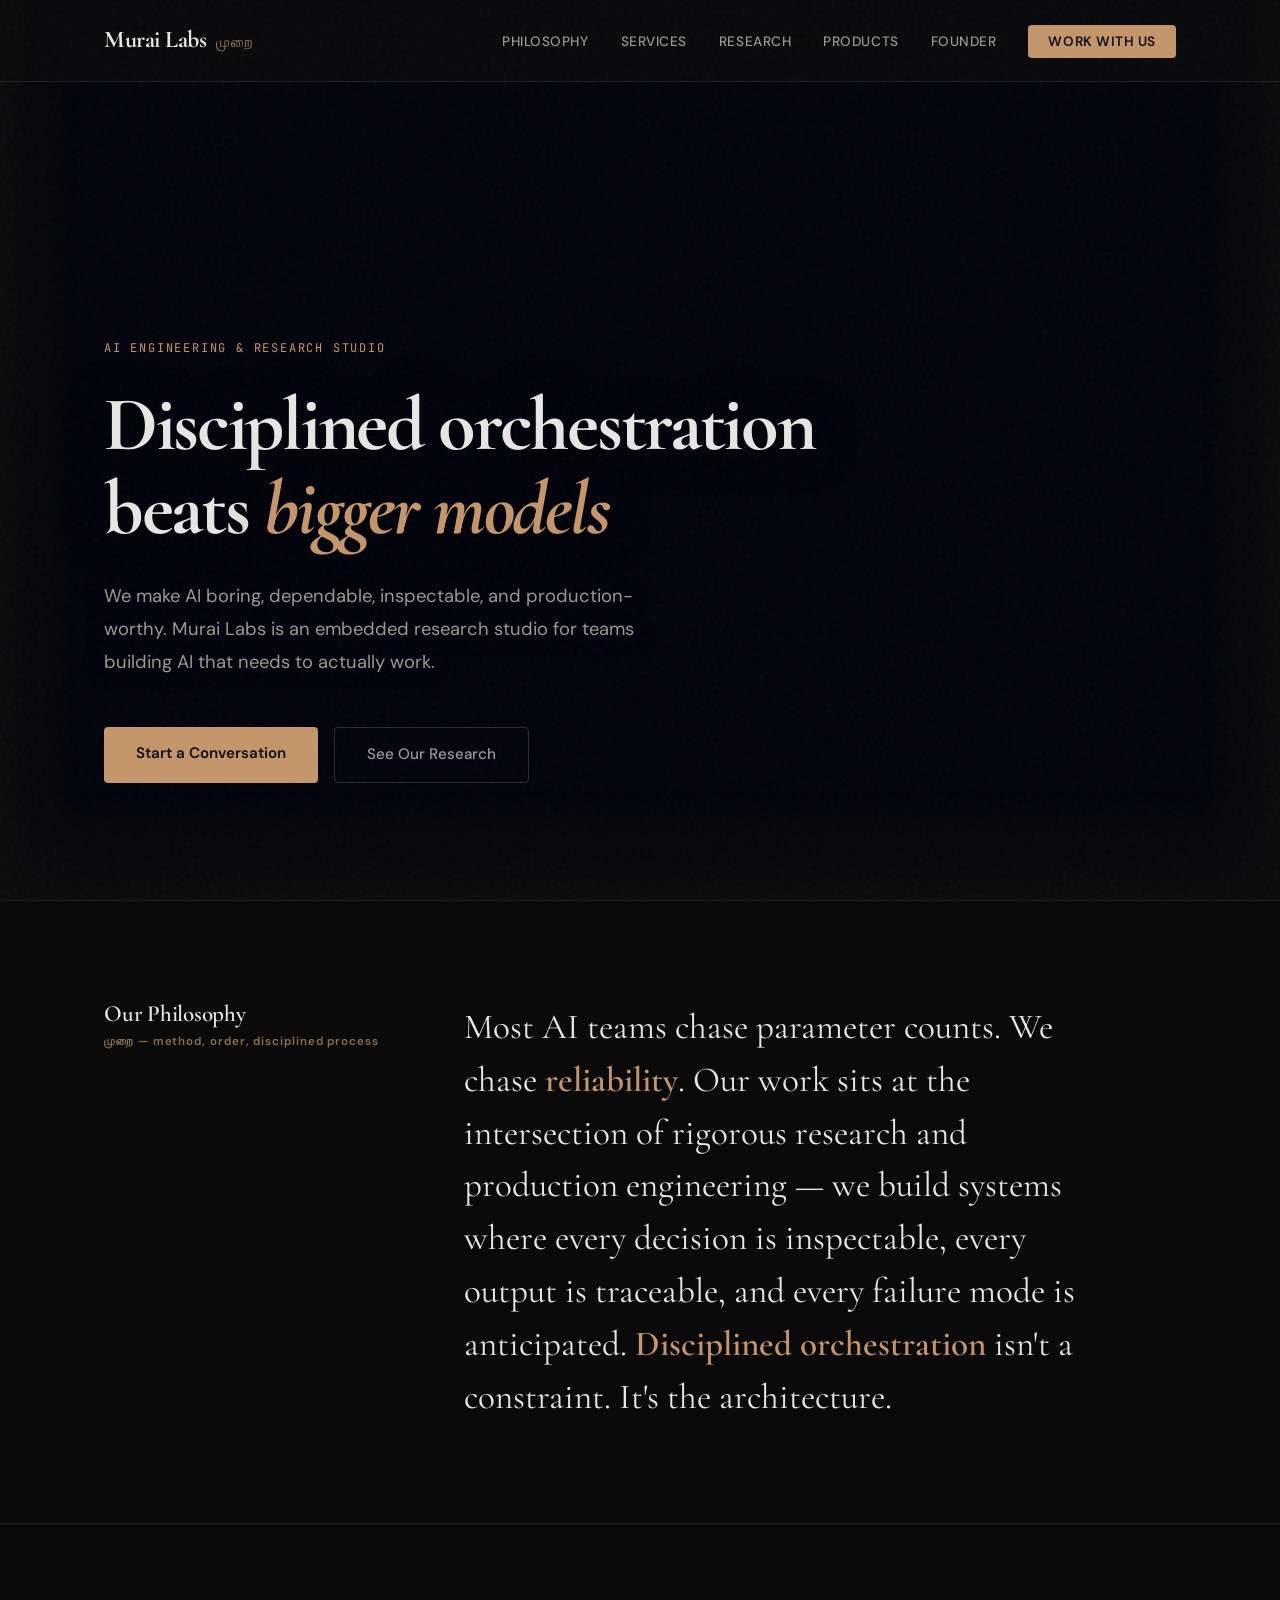
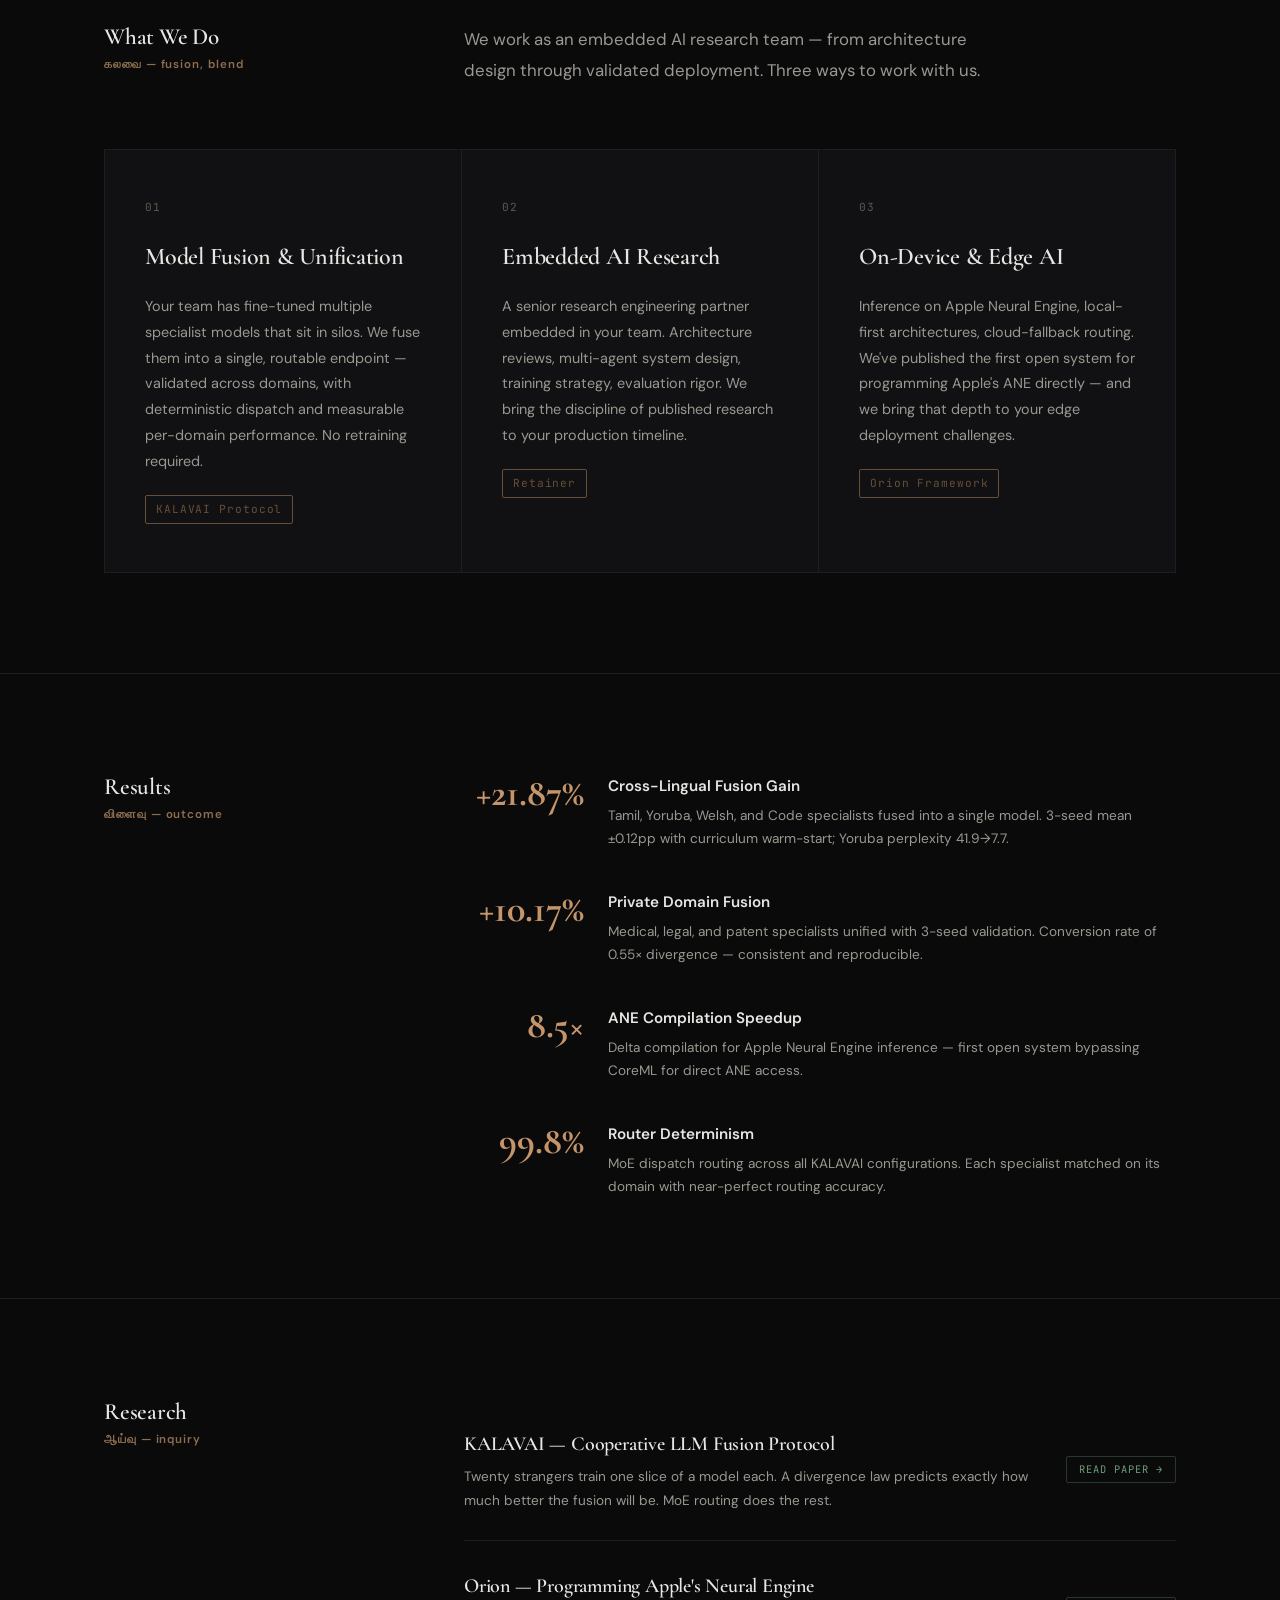
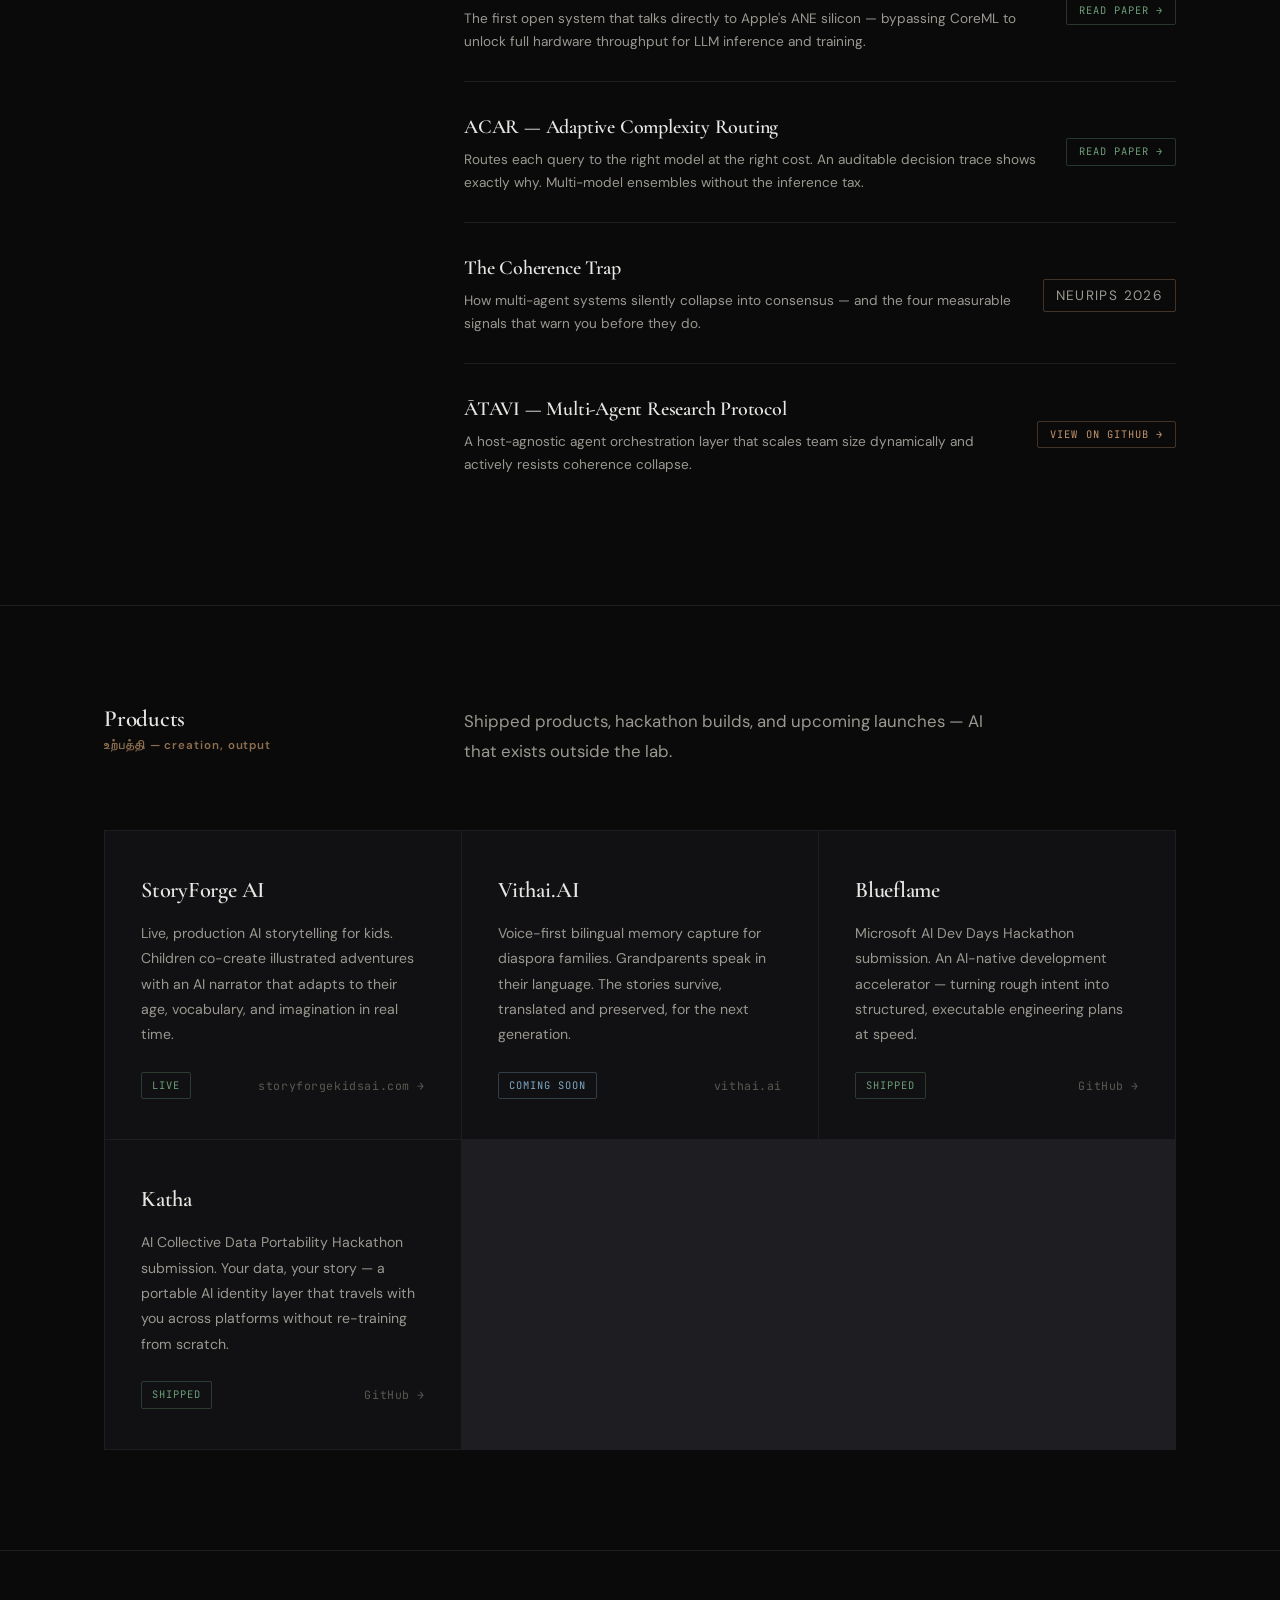
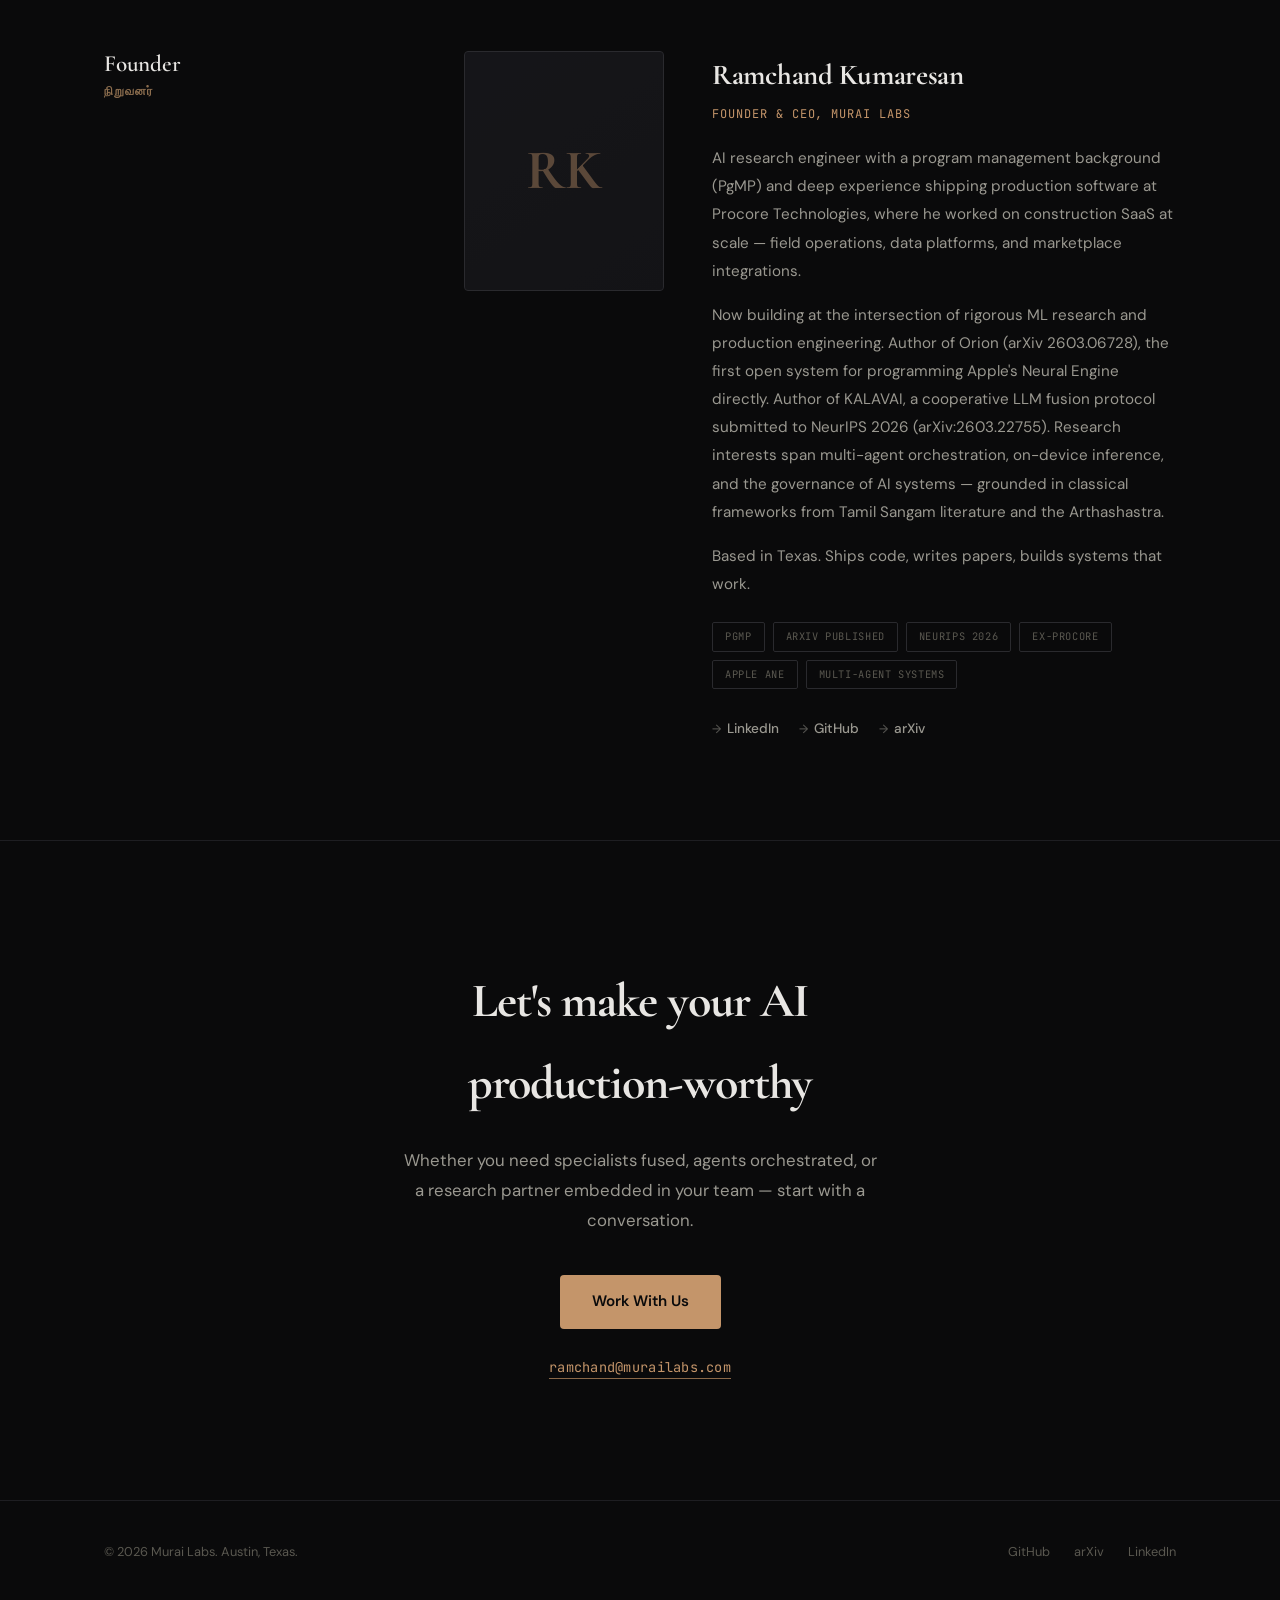
==== commit 338cf3e9: "web: update pages with n=8 regression and NeurIPS submission status docs/kalavai/index.html: - Regre" ====
--- a/docs/index.html
+++ b/docs/index.html
@@ -386,7 +386,7 @@
       <div class="research-list">
         <div class="research-item">
           <div><h4>KALAVAI — Cooperative LLM Fusion Protocol</h4><span>Twenty strangers train one slice of a model each. A divergence law predicts exactly how much better the fusion will be. MoE routing does the rest.</span></div>
-          <a href="/kalavai/" class="research-status status-progress" style="text-decoration:none;">Read More →</a>
+          <a href="https://arxiv.org/abs/2603.22755" target="_blank" class="research-status status-published" style="text-decoration:none;">Read Paper →</a>
         </div>
         <div class="research-item">
           <div><h4>Orion — Programming Apple's Neural Engine</h4><span>The first open system that talks directly to Apple's ANE silicon — bypassing CoreML to unlock full hardware throughput for LLM inference and training.</span></div>
@@ -473,7 +473,7 @@
           <h3>Ramchand Kumaresan</h3>
           <div class="founder-title">Founder &amp; CEO, Murai Labs</div>
           <p>AI research engineer with a program management background (PgMP) and deep experience shipping production software at Procore Technologies, where he worked on construction SaaS at scale — field operations, data platforms, and marketplace integrations.</p>
-          <p>Now building at the intersection of rigorous ML research and production engineering. Author of Orion (arXiv 2603.06728), the first open system for programming Apple's Neural Engine directly. Leading KALAVAI, a cooperative LLM fusion protocol targeting NeurIPS 2026. Research interests span multi-agent orchestration, on-device inference, and the governance of AI systems — grounded in classical frameworks from Tamil Sangam literature and the Arthashastra.</p>
+          <p>Now building at the intersection of rigorous ML research and production engineering. Author of Orion (arXiv 2603.06728), the first open system for programming Apple's Neural Engine directly. Author of KALAVAI, a cooperative LLM fusion protocol submitted to NeurIPS 2026 (arXiv:2603.22755). Research interests span multi-agent orchestration, on-device inference, and the governance of AI systems — grounded in classical frameworks from Tamil Sangam literature and the Arthashastra.</p>
           <p>Based in Texas. Ships code, writes papers, builds systems that work.</p>
           <div class="founder-credentials">
             <span class="credential-tag">PgMP</span>
